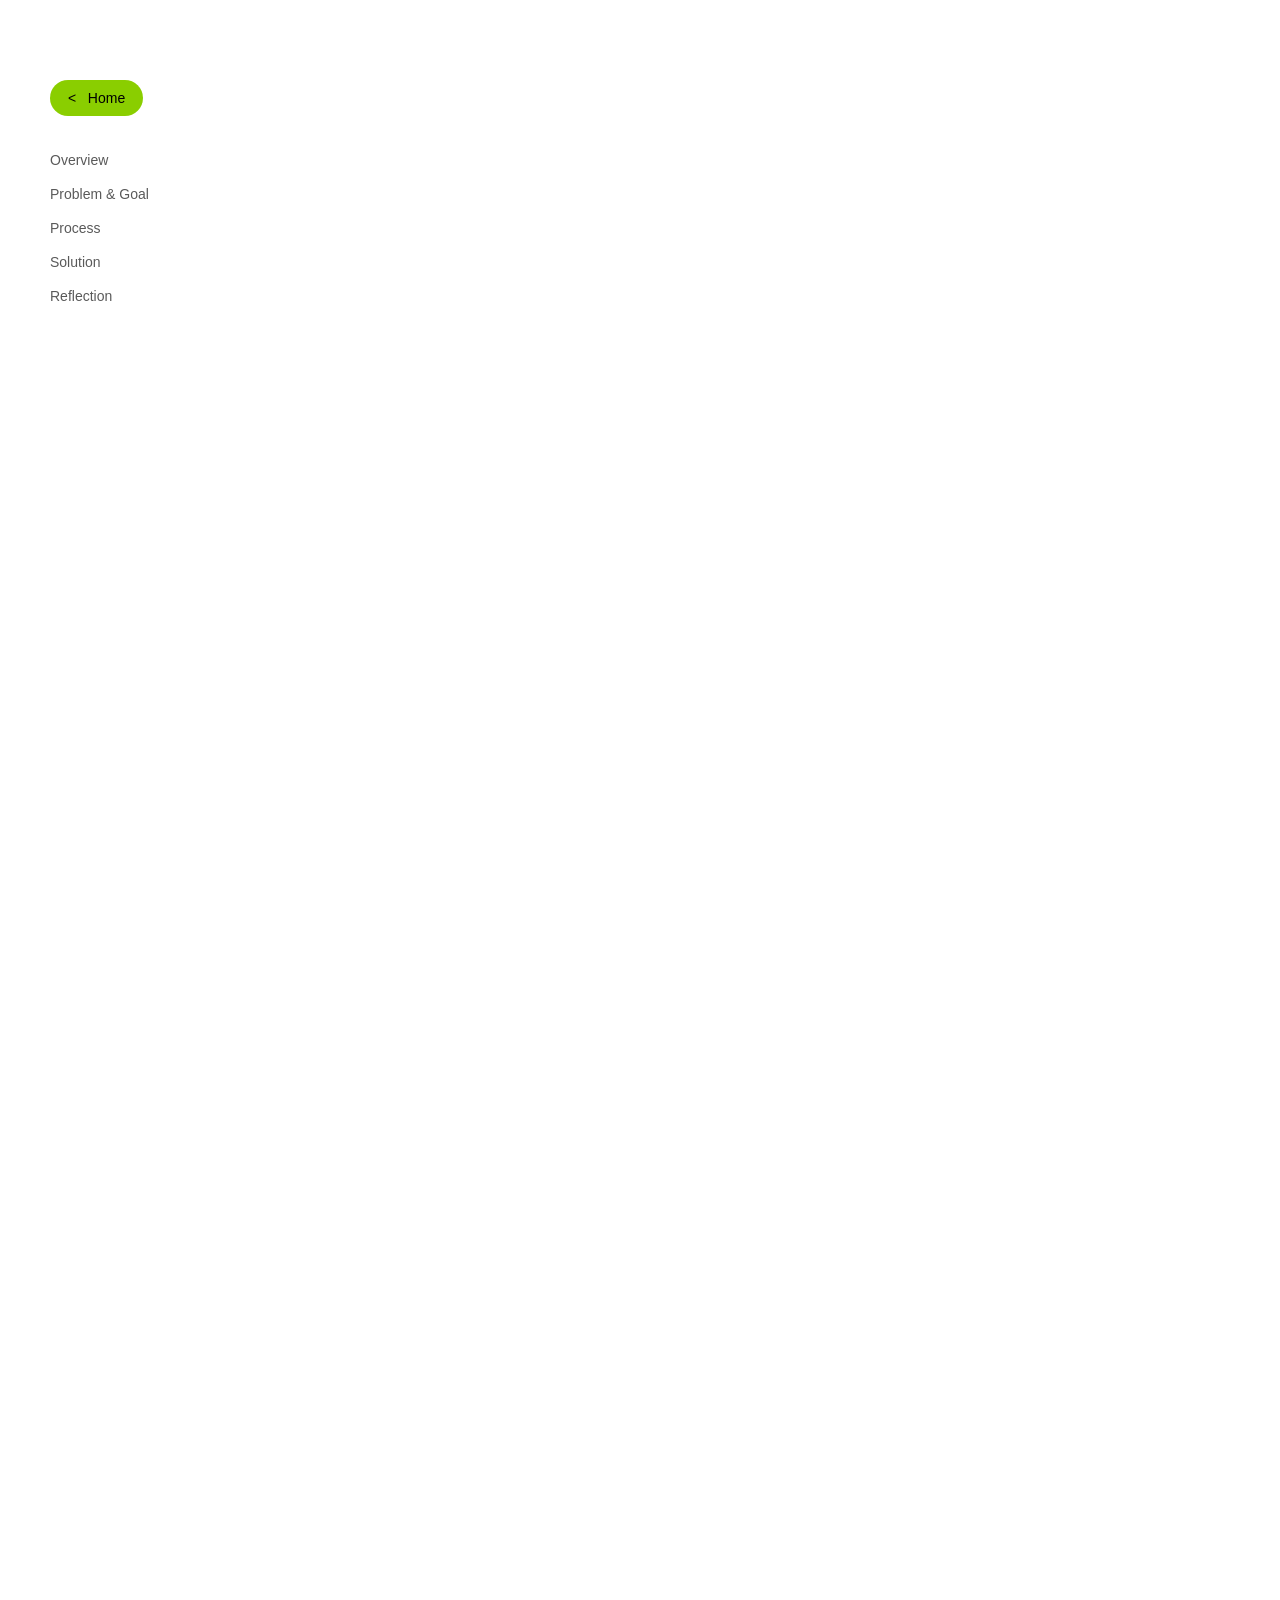
==== case-app.html @ f13ecb5d "Add portfolio case pages" ====
<!DOCTYPE html>
<html lang="zh-Hant">

<head>
  <meta charset="UTF-8">
  <meta name="viewport" content="width=device-width, initial-scale=1.0">
  <title>Case Study</title>
  <link rel="stylesheet" href="style.css">
  <link rel="stylesheet" href="case.css">
</head>

<body class="case-page">

  <aside class="case-nav">
    <a href="index.html#section3" class="home-pill">&lt; &nbsp; Home</a>

    <nav class="case-menu">
      <a href="#overview">Overview</a>
      <a href="#problem-goal">Problem &amp; Goal</a>
      <a href="#process">Process</a>
      <a href="#solution">Solution</a>
      <a href="#reflection">Reflection</a>
    </nav>
  </aside>

  <main class="case-main">
    <section id="overview" class="case-section"></section>
    <section id="problem-goal" class="case-section"></section>
    <section id="process" class="case-section"></section>
    <section id="solution" class="case-section"></section>
    <section id="reflection" class="case-section"></section>
  </main>

    <a href="#overview" class="to-top">↑</a>
    <script src="case.js"></script>

</body>
---- style.css ----
* {
  box-sizing: border-box;
}

body {
  margin: 0;
  font-family: Helvetica;
}

/* 按鈕 */

.side-nav {
  position: fixed;
  left: 80px;
  top: 80px;
  transform: translateY(-50%);
  display: flex;
  flex-direction: row;
  gap: 40px;
  z-index: 100; /* 🔥 比線高就好 */
}
.nav-item {
  display: inline-flex;
  align-items: center;
  padding: 5px 12px; 
  border-radius: 999px; 
  background: rgba(255, 255, 255, 0.1); 
  backdrop-filter: blur(10px); /* 毛玻璃 */
  border: 1px solid rgba(0, 0, 0, 0.5); 
  color: #000;
  text-decoration: none;
  font-size: 14px;
  transition: all 0.3s ease;
}
.nav-item span {
  opacity: 0.6;
}
.nav-item.active span {
  opacity: 1;
}
.btn-icon img {
  width: 30px; /* 控制 icon 大小 */
  height: 30px; /* 固定比例 */
  display: block; /* 避免底部多空隙 */
}
.nav-item:hover {
  transform: scale(1.1);
  background: rgba(255, 255, 255, 0.2);
}
.nav-item.active {
  transform: scale(1.2);
  background: rgba(138, 206, 0);
  border-color: rgba(0, 0, 0, 0.9);
}

#section1 { background: #ffffff; }
#section2 { background: rgb(231, 231, 231); }
#section3 { background: #ffffff; }



/* 手機版按鈕 */

@media (max-width: 768px) {

  .side-nav { /* 按鈕外層容器 */
    position: fixed; /* 固定在畫面上 */
    top: 25px; /* 距離上方 */
    left: 50%; /* 水平置中基準 */
    transform: translateX(-50%); /* 真正置中 */
    display: flex; /* 橫排 */
    flex-direction: row; /* 水平排列 */
    justify-content: center; /* 置中排列 */
    gap: 10px;
    width: calc(100% - 32px); /* 🔥 不超出 viewport */
    max-width: 300px; /* 🔥 限制最大寬 */
  }
  .nav-item {
    width: 44px; /* 🔥 固定寬 */
    height: 44px; /* 🔥 固定高（=寬 才是正圓） */
    padding: 0; /* 🔥 一定要0，不然變橢圓 */
    border-radius: 50%; /* 🔥 正圓 */
    overflow: hidden; /* 🔥 把右邊文字切掉 */
    display: flex;
    justify-content: flex-start; /* 🔥 靠左 */
    flex-shrink: 0; /* 🔥 不被壓扁 */
    gap: 20px;
  }
  .nav-icon {
    width: 18px; /* icon 寬度 */
    height: 18px; /* icon 高度 */
    display: block;
  }
  .nav-item.active {
    width: auto; /* 展開成膠囊 */
    padding: 0 10px; /* 展開後左右留白 */
    border-radius: 999px; /* 展開後膠囊圓角 */
    gap: 8px; /* icon 和文字距離 */
  }
  .nav-item:not(.active) img {
    transform: translateX(6.5px) translateY(0px) !important;
  }
}
  /* 第一顆 active：拉開它和第二顆 */
  .nav-item:nth-child(1).active {
    margin-left: 20px;
  }
  .nav-item:nth-child(1).active + .nav-item {
    margin-left: 20px;
    margin-right: 1px;
  }
  /* 第二顆 active：左右都拉開 */
  .nav-item:nth-child(2).active {
    margin-left: 20px;
    margin-right: 20px;
  }
  /* 第三顆 active：拉開第二顆和第三顆 */
  .nav-item:nth-child(2):has(+ .nav-item:nth-child(3).active) {
    margin-right: 20px;
  }
  .nav-item:nth-child(3).active {
    margin-right: 20px;
}



/* ===== Section 1 ===== */

.intro {
  display: flex; /* 讓裡面可以置中 */
  justify-content: center; /* 水平置中整個 container */
  padding: 150px 80px 150px; /* 上下100 左右20 */
}
.intro-container {
  width: 100%;
  max-width: 1200px; /* 最大寬 */
  margin: 0 auto; /* 🔥 左右永遠一樣 */
  padding: 0 20px; /* 🔥 小螢幕左右留白 */
  display: flex;
  align-items: center;
  gap: clamp(24px, 5vw, 64px);
}
.intro-content {
  flex: 1; /* 吃剩餘空間 */
  min-width: 0; /* 防止爆版 */
  text-align: left;
}

.intro::after {
  content: "";
  position: fixed; /* 🔥 讓它固定在畫面 */
  left: 0;
  top: 0px; /* ← 你按鈕那條的高度自己調 */
  width: 100%;
  height: 200px; /* 橫條高度 */
  z-index: 50;
  pointer-events: none; /* 不擋點擊 */
  -webkit-backdrop-filter: blur(100px);
  /* 🔥 關鍵：往下漸層消失 */
  mask-image: linear-gradient(
    to bottom,
    rgba(0,0,0,1) 0%,
    rgba(0,0,0,0.6) 60%,
    rgba(0,0,0,0) 100%
  );
}

/* 大標 */
.intro-title {
  font-size: 24px;
  margin-bottom: 20px;
}
/* 照片 */
.intro-photo {
  width: 180px;
  height: 240px;
  object-fit: cover;
  border-radius: 0%;
  display: block;
}
/* 小標 */
.intro-subtitle {
  font-size: 16px;
  opacity: 0.6;
  margin-bottom: 24px;
}
/* 內文 */
.intro-text {
  font-size: 14px;
  line-height: 1.6;
  margin-bottom: 20px;
}
/* mantra */
.intro-mantra {
  font-size: 14px;
  font-style: italic;
  margin-bottom: 48px;
}
/* 技能 */
.intro-skills {
  display: flex;
  gap: 10px;
  flex-wrap: wrap;
  justify-content: flex-start;
}
.intro-skills span {
  font-size: 12px;
  padding: 6px 10px;
  border: 1px solid #000;
  border-radius: 999px;
}



/* ===== Section 2 ===== */

.experience {
  padding-top: 150px;   /* 上固定 */
  padding-bottom: 150px; /* 下固定 */
  padding-left: 100px;   /* 左固定最小 */
  padding-right: 100px;  /* 右固定最小 */
  display: flex;
  justify-content: flex-start; /* 🔥 整塊置中 */
}
.experience-container {
  width: 100%;
  max-width: 1200px; /* 跟 intro 對齊 */
  margin: 0 auto; /* 🔥 左右等比例 */
  display: flex;
  flex-direction: column;
  align-items: flex-start; /* 🔥 靠左（不要 flex-end） */
  gap: 48px;
  text-align: left;
}
.experience-title {
  font-size: 28px;
  margin: 0 0 8px;
}
.experience-subtitle {
  font-size: 14px;
  opacity: 0.55;
  margin: 0 0 16px;
}
.experience-text {
  font-size: 14px;
  line-height: 1.8;
  margin: 0;
}



/* ===== Section 3 ===== */

.redesigns {
  padding-top: 150px; 
  padding-bottom: 200px; 
  padding-left: 100px; 
  padding-right: 100px; 
  display: flex;
  justify-content: center; /* 🔥 真的置中 */
  align-items: center;
}
.redesigns-container {
  width: 100%;
  max-width: 1200px;
  margin: 0 auto; /* 🔥 左右置中關鍵 */
  display: flex;
  gap: 80px;
}
.project-card {
  width: 100%;
  display: flex;
  flex-direction: column;
  align-items: center;
  gap: clamp(40px, 6vw, 96px);
  color: #000;
  text-decoration: none;
}
.project-cover {
  flex: 0 1 58%;
  min-width: 0;
  width: 100%;
  height: auto;
  object-fit: contain;
  display: block;
  transition: all 0.3s ease;
  box-shadow: 
    0 15px 30px rgba(0, 0, 0, 0.15),
    0 10px 20px rgba(0, 0, 0, 0.2);
}
.project-cover:hover {
  transform: translateY(-6px);
  box-shadow: 
    0 15px 30px rgba(0, 0, 0, 0.1),
    0 10px 20px rgba(0, 0, 0, 0.15);
}
.project-info {
  flex: 0 1 42%;
  min-width: 0;
  text-align: left;
}

/* 文字 */
.project-title {
  font-size: 28px;
  margin: 0 0 8px;
}
.project-subtitle {
  font-size: 14px;
  opacity: 0.55;
  margin: 0 0 16px;
}
.project-text {
  font-size: 14px;
  line-height: 1.7;
  margin: 0 0 18px;
}
.project-link {
  font-size: 13px;
  opacity: 0.75;
}
.project-card:hover .project-cover {
  transform: scale(1.02);
}
.project-cover {
  transition: transform 0.3s ease;
}
.project-link {
  position: relative;
  display: inline-block;
}

/* 底線 */
.project-link::after {
  content: "";
  position: absolute;
  left: 0;
  bottom: -3px;
  width: 0;
  height: 1.5px;
  background: #000;
  transition: width 0.3s ease;
}
/* hover 動畫 */
.project-link:hover::after {
  width: 100%;
}







/* ===== 手機版內容 ===== */

@media (max-width: 768px) {

  .intro {
    padding: 120px 20px 80px;
  }
  .intro-container {
    flex-direction: column;
    align-items: flex-start;
  }
  .intro-skills {
    justify-content: left;
  }

  .experience {
    padding: 80px 40px 80px ;
  }

  .redesigns {
      padding: 80px 40px 180px ;
    }
  .redesigns-container {
    flex-direction: column;
    gap: 70px;
  }
  .project-card {
    width: 100%;
    gap: 50px;
  }

}
---- case.css ----
* {
  box-sizing: border-box;
}

html {
  scroll-behavior: smooth;
}

body.case-page {
  margin: 0;
  font-family: sans-serif;
  background: #fff;
  color: #000;
}


/* nav */

.case-nav {
  position: fixed;
  left: 50px;
  top: 80px;
  z-index: 999;
  display: flex;
  flex-direction: column;
  align-items: flex-start;
  gap: 36px;
}

.home-pill,
.to-top {
  background: rgb(138, 206, 0);
  backdrop-filter: blur(10px);
  color: #000000;
  text-decoration: none;
  transition: transform 0.3s ease, background 0.3s ease;
}
.home-pill {
  display: inline-flex;
  align-items: center;
  padding: 10px 18px;
  border-radius: 999px;
  font-size: 14px;
}
.home-pill:hover {
  transform: scale(1.2);
}

.case-menu {
  display: flex;
  flex-direction: column;
  gap: 18px;
}
.case-menu a {
  position: relative;
  width: fit-content;
  color: rgb(0, 0, 0);
  text-decoration: none;
  font-size: 14px;
  opacity: 0.65;
  transition: opacity 0.3s ease;
}
.case-menu a:hover {
  opacity: 1;
}
.case-menu a::after {
  content: "";
  position: absolute;
  left: 0;
  bottom: -4px;
  width: 100%;
  height: 1.5px;
  background: rgb(0, 0, 0);
  transform: scaleX(0);
  transform-origin: left;
  transition: transform 0.3s ease;
}
.case-menu a:hover::after {
  transform: scaleX(1);
}



/* content */

.case-main {
  padding-left: clamp(220px, 22vw, 360px);
  padding-right: clamp(32px, 8vw, 140px);
}
.case-section {
  min-height: 100vh;
  display: flex;
  align-items: center;
  justify-content: flex-end;
}



/* back to top */

.to-top {
  position: fixed;
  left: 50px;
  bottom: 100px;
  z-index: 999;
  width: 48px;
  height: 48px;
  border-radius: 50%;
  display: flex;
  align-items: center;
  justify-content: center;
  font-size: 18px;
  opacity: 0;
  pointer-events: none;
  transform: translateY(12px);
  transition: opacity 0.3s ease, transform 0.3s ease;
}
.to-top.show {
  opacity: 1;
  pointer-events: auto;
  transform: translateY(0);
}
.to-top:hover {
  transform: translateY(0) scale(1.2);
}



/* mobile */

@media (max-width: 768px) {

  .case-nav {
    left: 24px;
    top: 24px;
  }
  .home-pill {
    padding: 8px 16px;
    font-size: 12px;
  }
  .case-main {
    padding: 0 24px;
  }
  .case-section {
    justify-content: center;
    text-align: center;
  }
  .case-menu {
  display: none;
  }

  .to-top {
    left: 50%;
    right: auto;
    bottom: 30px;
    transform: translate(-50%, 12px);
  }
  .to-top.show {
    transform: translate(-50%, 0);
  }
  .to-top:hover {
    transform: translate(-50%, 0) scale(1.1);
  }

}
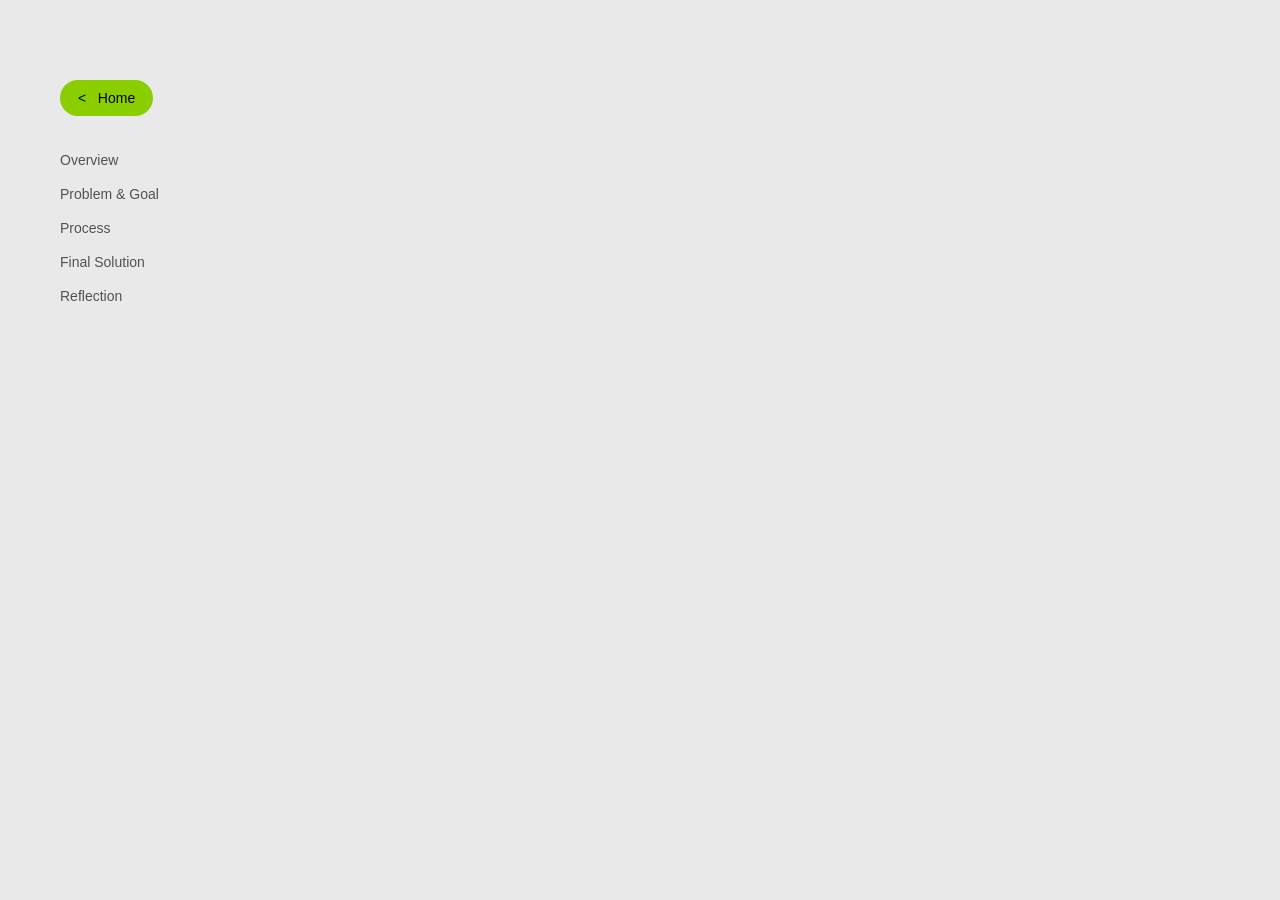
==== commit 5cda7836: "update" ====
--- a/case-app.html
+++ b/case-app.html
@@ -18,7 +18,7 @@
       <a href="#overview">Overview</a>
       <a href="#problem-goal">Problem &amp; Goal</a>
       <a href="#process">Process</a>
-      <a href="#solution">Solution</a>
+      <a href="#solution">Final Solution</a>
       <a href="#reflection">Reflection</a>
     </nav>
   </aside>
--- a/case.css
+++ b/case.css
@@ -9,7 +9,7 @@
 body.case-page {
   margin: 0;
   font-family: sans-serif;
-  background: #fff;
+  background: #e9e9e9;
   color: #000;
 }
 
@@ -18,7 +18,7 @@
 
 .case-nav {
   position: fixed;
-  left: 50px;
+  left: 60px;
   top: 80px;
   z-index: 999;
   display: flex;
@@ -78,22 +78,12 @@
 .case-menu a:hover::after {
   transform: scaleX(1);
 }
-
-
-
-/* content */
-
-.case-main {
-  padding-left: clamp(220px, 22vw, 360px);
-  padding-right: clamp(32px, 8vw, 140px);
-}
-.case-section {
-  min-height: 100vh;
-  display: flex;
-  align-items: center;
-  justify-content: flex-end;
-}
-
+.case-menu a.active {
+  opacity: 1; /* /* active 狀態時亮一點 */ */
+}
+.case-menu a.active::after {
+  transform: scaleX(1); /* /* 強制顯示底線（跟 hover 一樣效果） */ */
+}
 
 
 /* back to top */
@@ -162,4 +152,261 @@
     transform: translate(-50%, 0) scale(1.1);
   }
 
+}
+
+
+
+
+/* content */
+
+.case-page {
+  width: clamp(600px, 70vw, 1200px);
+  margin-left: 220px; /* 往右推，避開 side-nav */
+  padding: 96px 40px 120px; /* 內距 */
+  padding-top: 75px !important;
+  box-sizing: border-box; /* padding 不撐寬 */
+}
+
+.case-header {
+  display: grid; /* 用 grid 控制左標題、右日期 */
+  grid-template-columns: 1fr auto; /* 左邊標題吃剩餘空間，右邊日期只佔自身寬度 */
+  column-gap: 40px; /* 標題和日期中間保留 40px */
+  align-items: start; /* 標題和日期都靠上對齊 */
+  margin-bottom: 28px; /* header 和下方內容保持 28px 距離 */
+}
+
+
+.case-header h1 {
+  font-size: 40px;
+  line-height: 1.2;
+  margin: 0 0 12px;
+  font-weight: 700;
+}
+
+.case-type {
+  font-size: 20px;
+  color: #7e7e7e;
+  margin: 0;
+}
+
+.case-date {
+  display: flex;
+  justify-content: flex-end;/* 日期靠右對齊 */
+  gap: 4px;
+  flex-wrap: wrap; /* 空間不足時允許整段日期換行 */
+  font-size: 14px;
+  color: #9a9a9a;
+  margin: 0;/* 移除 p 標籤預設外距 */
+  text-align: right;
+  white-space: normal;
+}
+.case-date span {
+  white-space: nowrap;
+}
+
+.case-section {
+  margin-top: 120px;
+}
+
+.case-section h2 {
+  font-size: 28px;
+  margin-bottom: 32px;
+}
+
+.process-block {
+  margin-top: 72px;
+}
+
+.process-block h3 {
+  font-size: 18px;
+  margin-bottom: 24px;
+}
+
+.case-text {
+  font-size: 13px;
+  line-height: 2;
+  color: #222;
+  margin-bottom: 28px;
+}
+
+.hero-image,
+.content-image {
+  width: 100%;
+  display: block;
+}
+
+.goal-grid {
+  display: grid !important; /* 強制啟用 grid */
+  grid-template-columns: repeat(3, 1fr) !important; /* 強制三欄橫排 */
+  gap: 30px;/* 卡片間距 */
+  margin-top: 48px;
+}
+.goal-card {
+  border: 1px solid #999; /* 卡片外框 */
+  min-height: 220px; /* 桌機卡片高度 */
+  padding: 40px 50px 75px; /* 卡片內距 */
+  display: flex; /* 啟用 flex 排版 */
+  flex-direction:column; 
+  align-items: center; /* 垂直置中 */
+  justify-content: space-between; /* 三段內容平均分散 */
+  gap: 32px; /* 三段內容之間的距離 */
+}
+.goal-part {
+  display: flex; /* icon 和第一段文字放在一起 */
+  flex-direction: column; /* icon 在上、文字在下 */
+  align-items: center; /* icon 和文字置中 */
+  gap: 30px; /* icon 和文字之間距離 */
+  flex: 1; /* 第一段佔一份寬度 */
+}
+.goal-icon {
+  width: 80px; /* icon 寬度 */
+  height: 80px; /* icon 高度 */
+}
+.goal-arrow {
+  width: 28px; /* 箭頭寬度 */
+  height: 28px; /* 箭頭高度 */
+  flex-shrink: 0; /* 箭頭不被壓縮 */
+}
+.goal-text {
+  font-size: 14px; /* 文字大小 */
+  line-height: 2; /* 行距 */
+  text-align: center; /* 桌機版文字置中 */
+  margin: 0; /* 移除 p 預設外距 */
+}
+.goal-result {
+  flex: 1; /* 最後一段文字佔一份寬度 */
+}
+.reveal {
+  opacity: 0; /* 初始隱藏 */
+  transform: translateY(-20px); /* 初始往下 */
+  transition: opacity 0.6s ease, transform 0.6s ease; /* 動畫 */
+}
+.reveal.is-visible {
+  opacity: 1; /* 顯示 */
+  transform: translateY(0); /* 回原位 */
+}
+
+.pill-btn {
+  display: inline-flex;
+  gap: 12px;
+  align-items: center;
+  padding: 8px 20px;
+  border-radius: 999px;
+  border: 1px solid #000;  /* ✅ 關鍵 */
+  font-size:12px;
+  background: rgba(138, 206, 0, 0);
+  color: #000;
+  margin-right: 12px;
+  margin-bottom: 12px;
+  text-decoration: none; /* 移除底線 */
+  transition: transform 0.3s ease, background 0.3s ease;
+}
+.pill-btn:hover {
+  transform: scale(1.1);
+}
+
+.video-placeholder {
+  width: 100%;
+  aspect-ratio: 16 / 9;
+  background: #d9d9d9;
+  margin-top: 40px;
+}
+
+.video-placeholder video {
+  width: 100%;
+  height: 105%;
+  display: block;
+  object-fit: cover;
+}
+
+.reflection-section {
+  margin-bottom: 80px;
+}
+
+
+
+@media (max-width: 1100px) {
+  .case-page {
+    width: 92%; 
+    margin-left: 150px; /* 避免 side-nav 繼續壓到內容 */
+    margin-right: 20px;
+    padding: 72px 40px 96px; /* 上 72px、左右 40px、下 96px */
+  }
+
+  .side-nav {
+    position: static; /* 讓 side-nav 回到正常文流，不要浮在內容上方 */
+    width: auto; /* 取消固定寬度 */
+    margin: 24px 40px 0; /* side-nav 和畫面邊緣保持距離 */
+  }
+
+  .case-header {
+    grid-template-columns: 1fr; /* 標題和日期改成上下排列 */
+    row-gap: 12px; /* 標題和日期中間留 12px */
+  }
+  .case-date {
+    justify-content: flex-start; /* 日期改靠左，跟標題對齊 */
+    text-align: left; /* 日期文字靠左 */
+  }
+  .goal-grid {
+    display: grid; /* 讓 goal-grid 使用 grid 排版 */
+    grid-template-columns: 1fr !important; /* 手機一欄，上到下排列 */
+    gap: 20px; /* 三張卡之間的距離 */
+    align-items: stretch; /* 三張卡高度對齊 */
+  }
+}
+
+
+
+@media (max-width: 768px) {
+
+.hero-section {
+  position: relative;
+}
+.hero-section::after {
+  content: "";
+  position: fixed;
+  left: 0;
+  top: 0;
+  width: 100%;
+  height: 120px;
+  z-index: 50;
+  pointer-events: none;
+  backdrop-filter: blur(100px);
+  -webkit-backdrop-filter: blur(100px);
+  mask-image: linear-gradient(
+    to bottom,
+    rgba(0,0,0,1) 0%,
+    rgba(0,0,0,0.6) 60%,
+    rgba(0,0,0,0) 100%
+  );
+}
+
+  .case-page {
+    width: 100%; 
+    margin-left: 0px;
+    margin-right: 0px;
+    padding: 50px 12px 60px !important;
+  }
+  .case-page,
+  .case-page * {
+    text-align: left; 
+  }
+
+  .goal-grid {
+    display: grid; /* 讓 goal-grid 使用 grid 排版 */
+    grid-template-columns: 1fr !important; /* 手機一欄，上到下排列 */
+    gap: 20px; /* 三張卡之間的距離 */
+    align-items: stretch; /* 三張卡高度對齊 */
+  }
+  .goal-card {
+    flex-direction: column; /* 手機版改成由上到下排列 */
+    align-items: center; /* 桌機卡片內內容置中 */
+    min-height: auto; /* 手機版高度由內容決定 */
+    padding: 32px 50px; /* 手機版內距 */
+    gap: 20px; /* 手機版每段之間距離 */
+  } 
+  .goal-text{
+    text-align:center;
+  }
+
 }
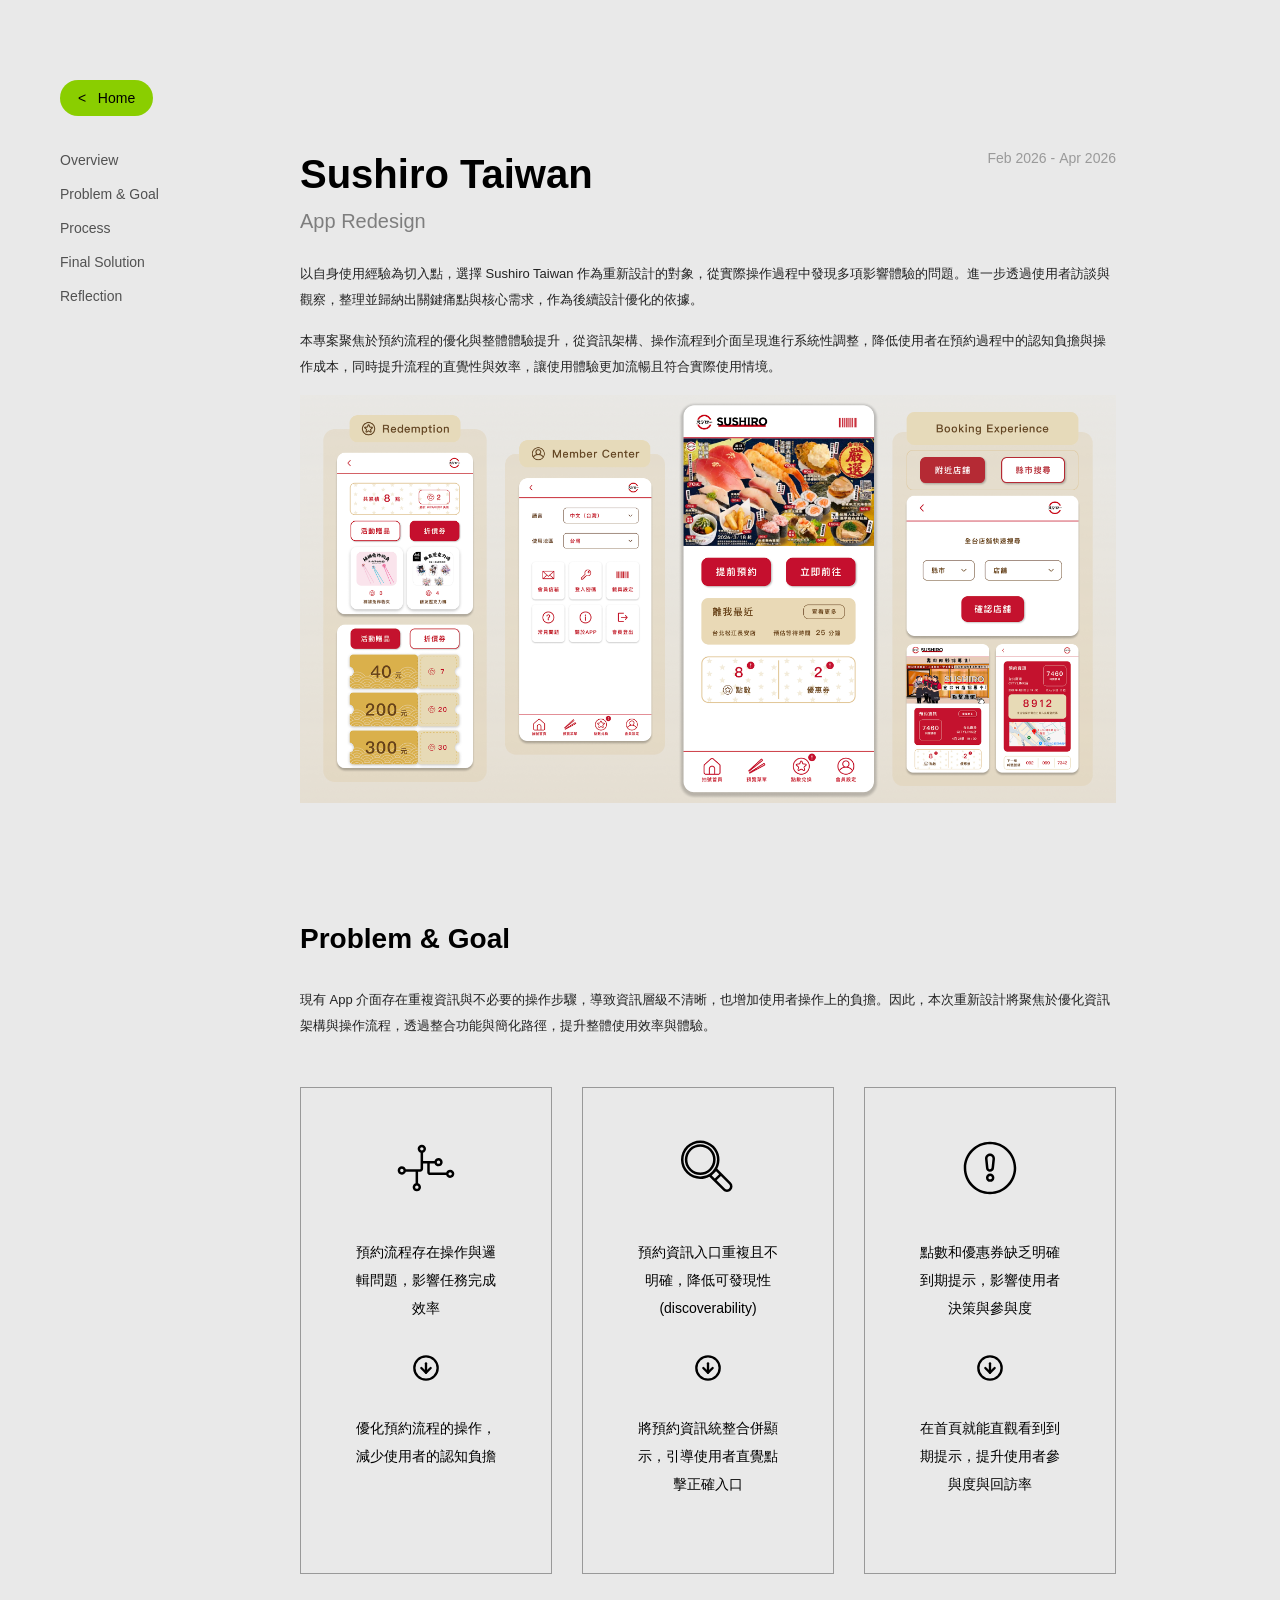
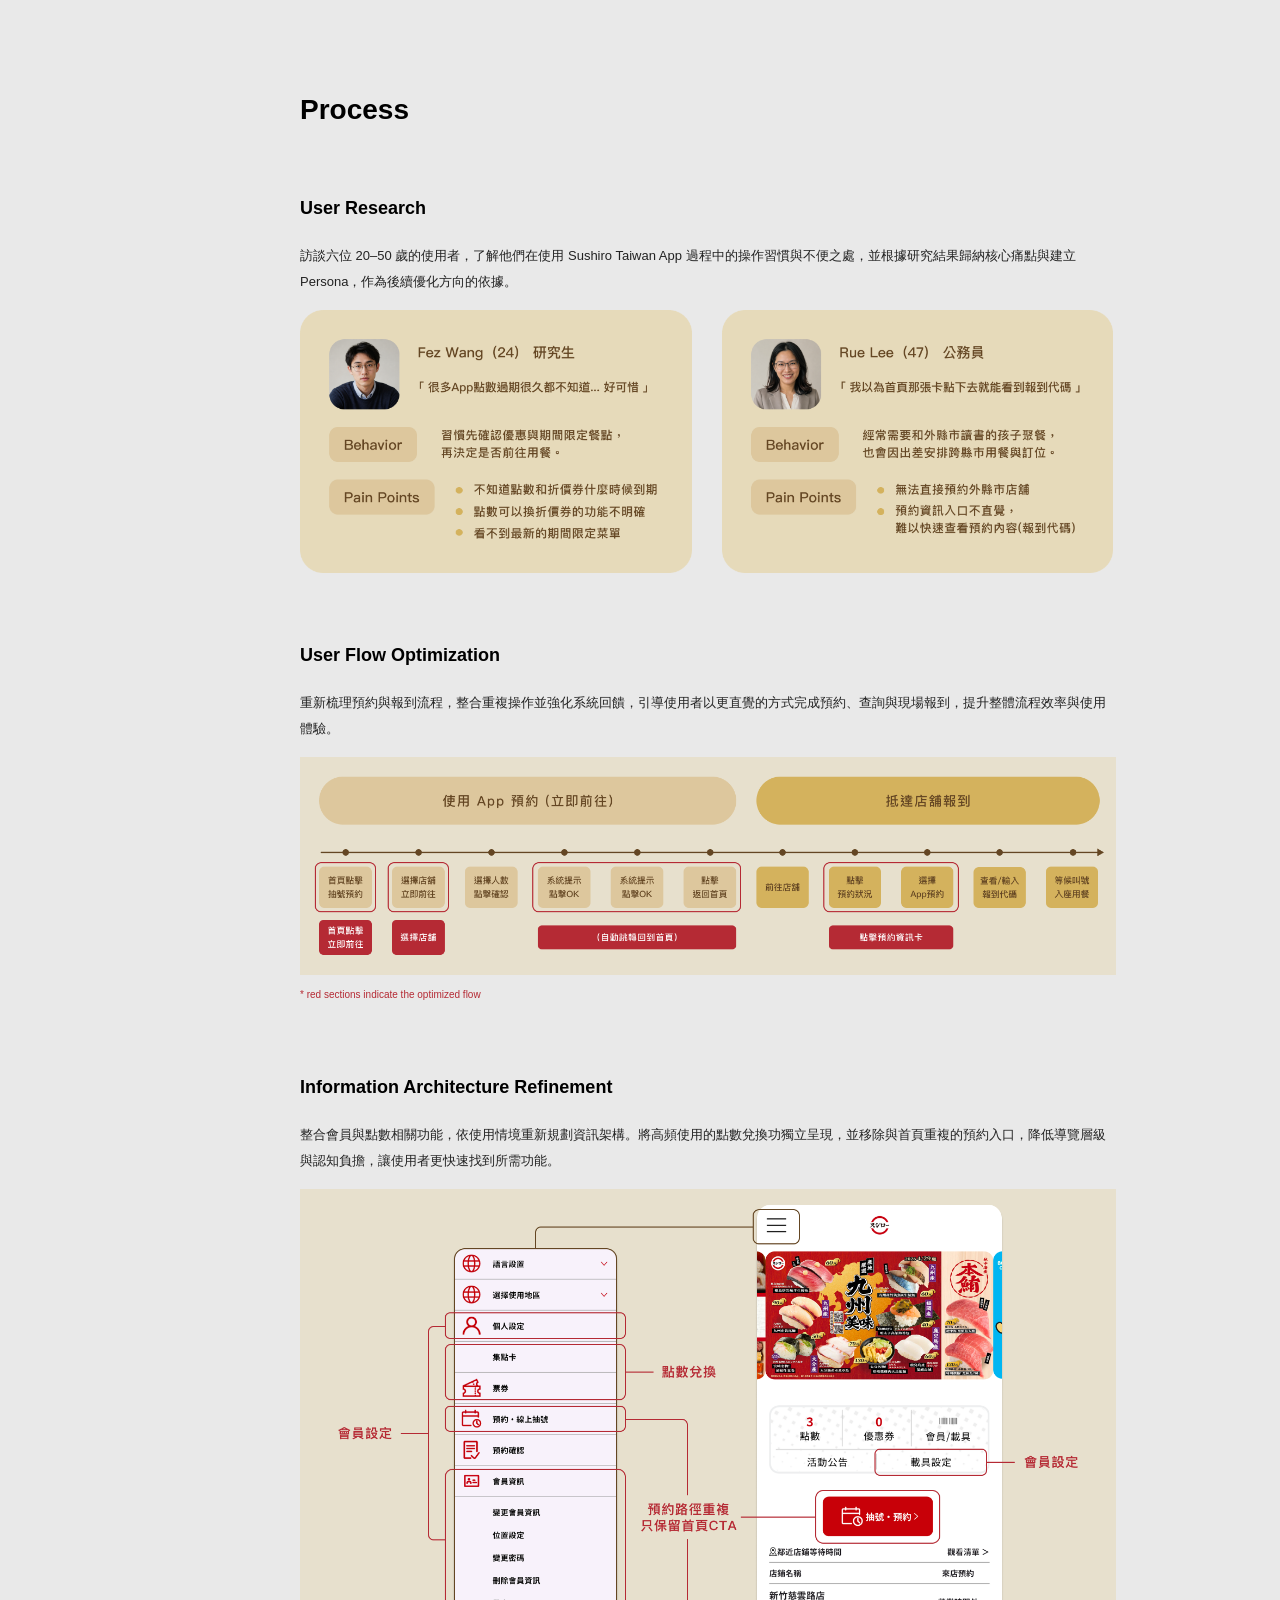
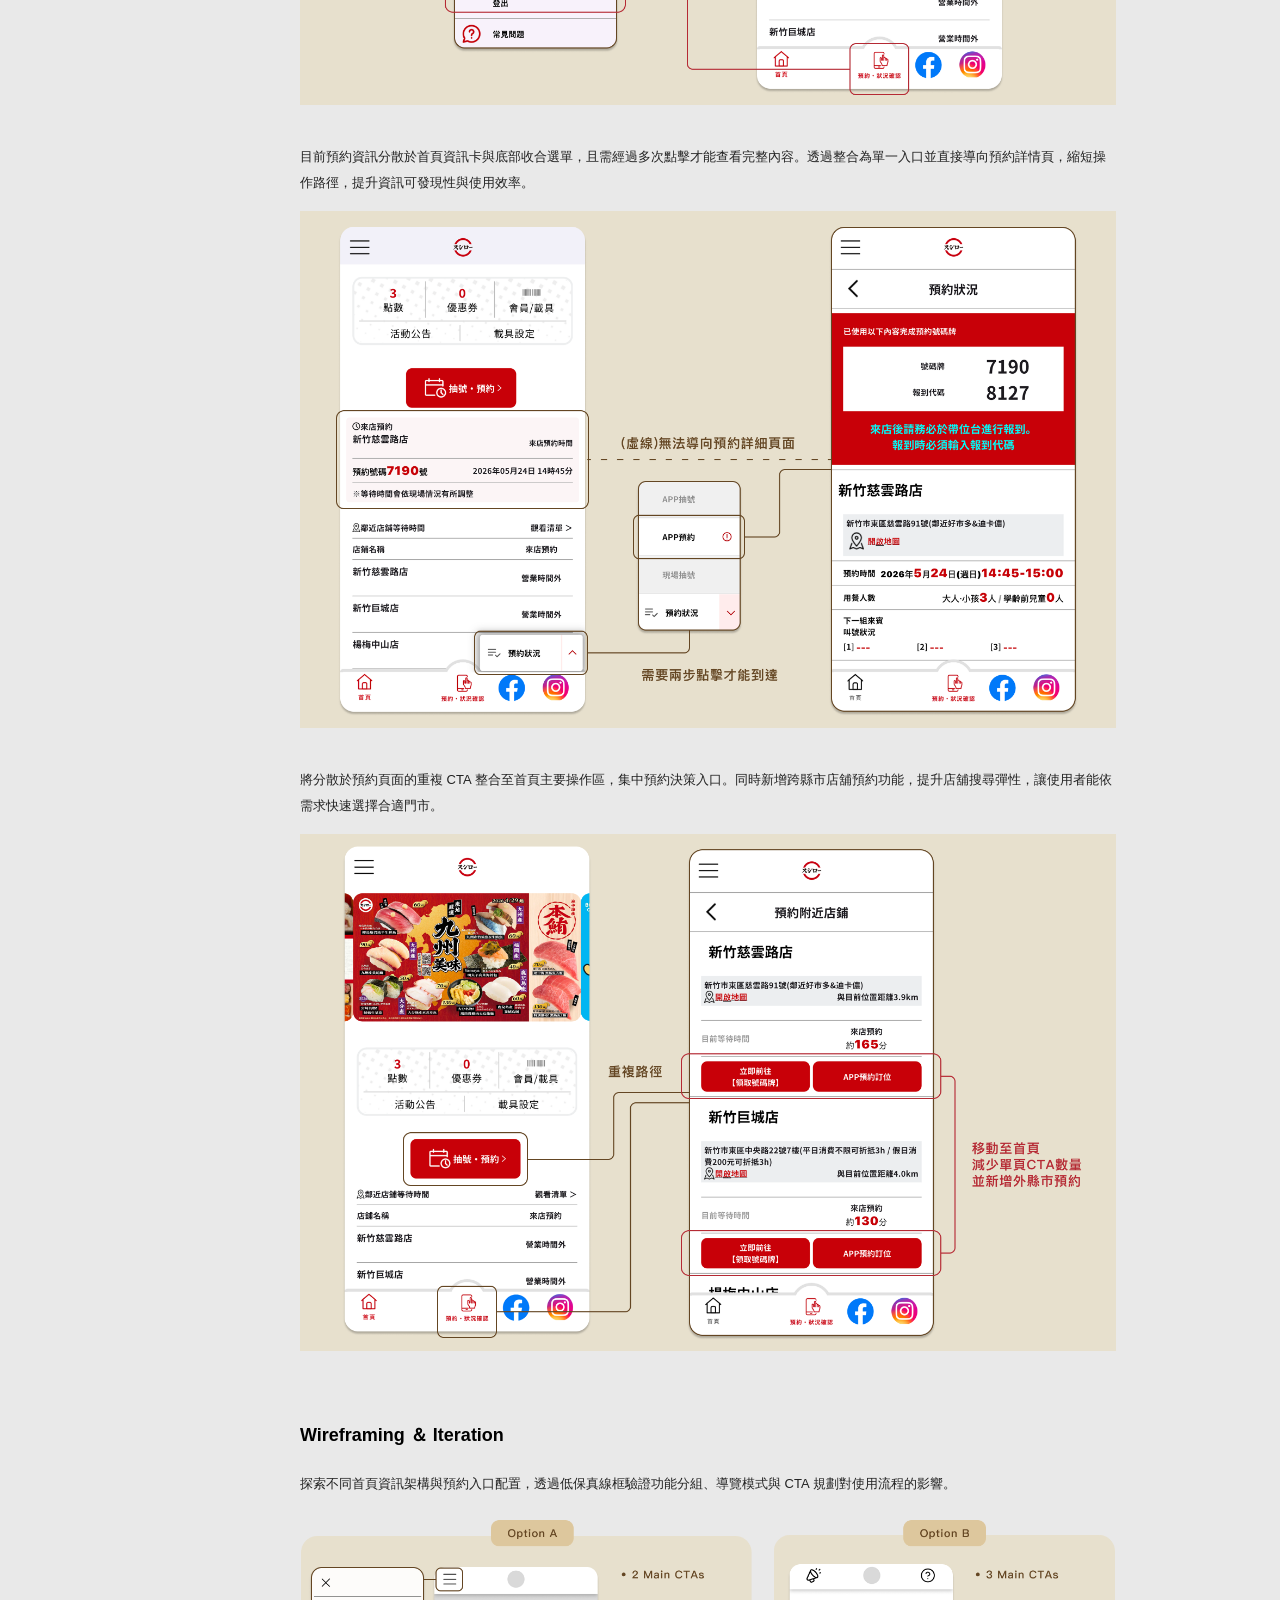
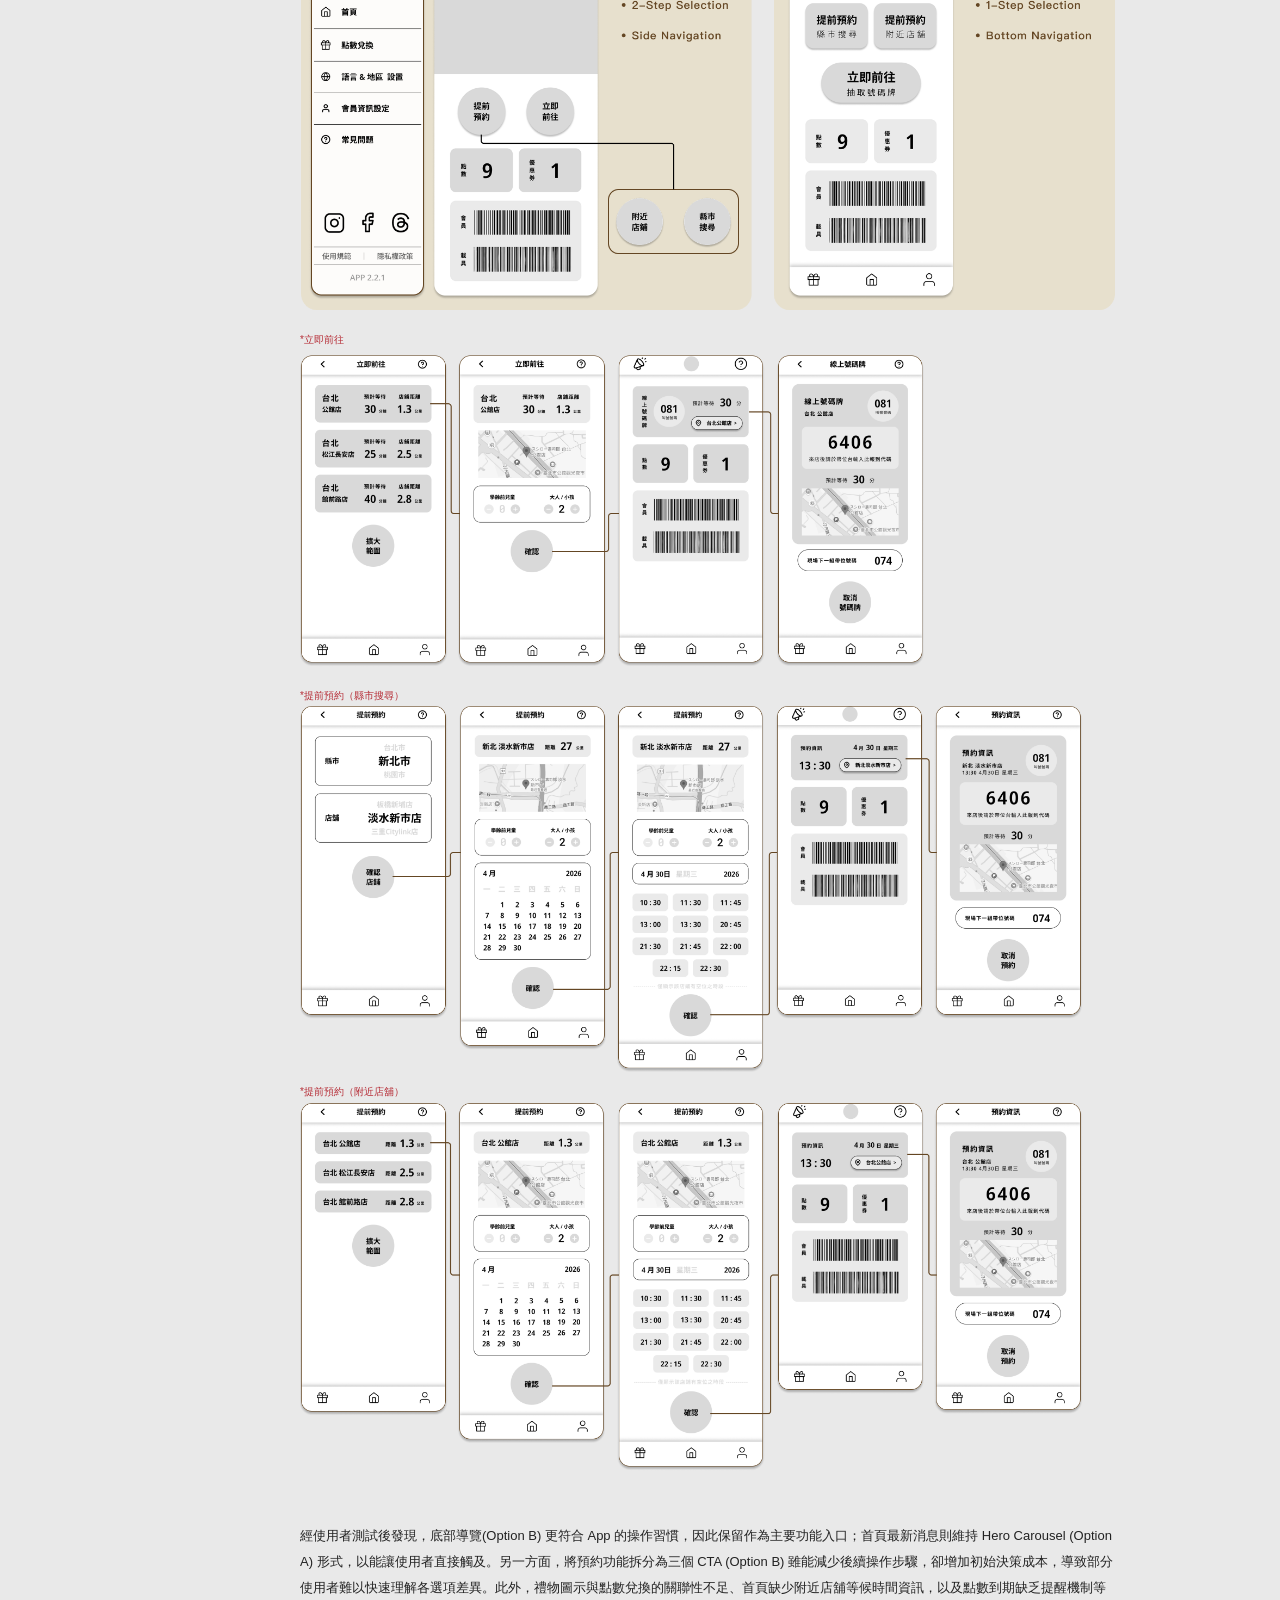
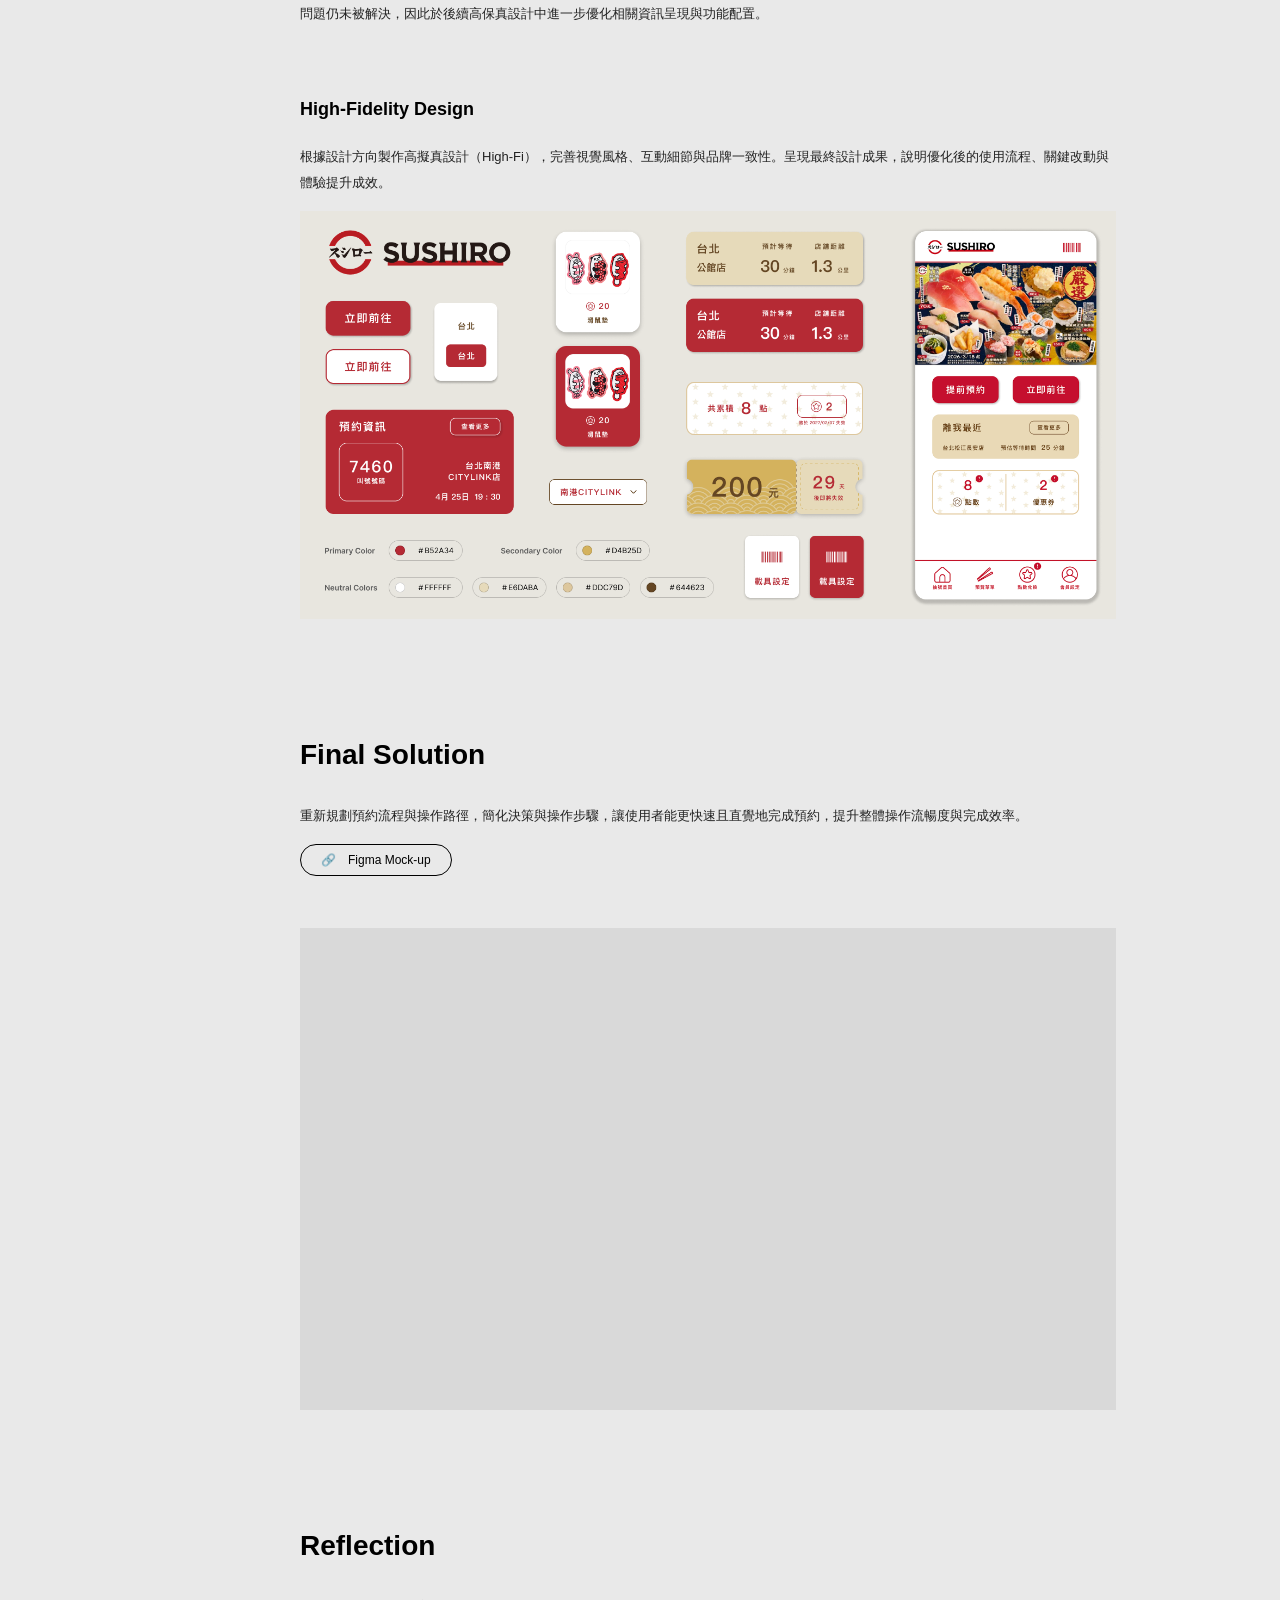
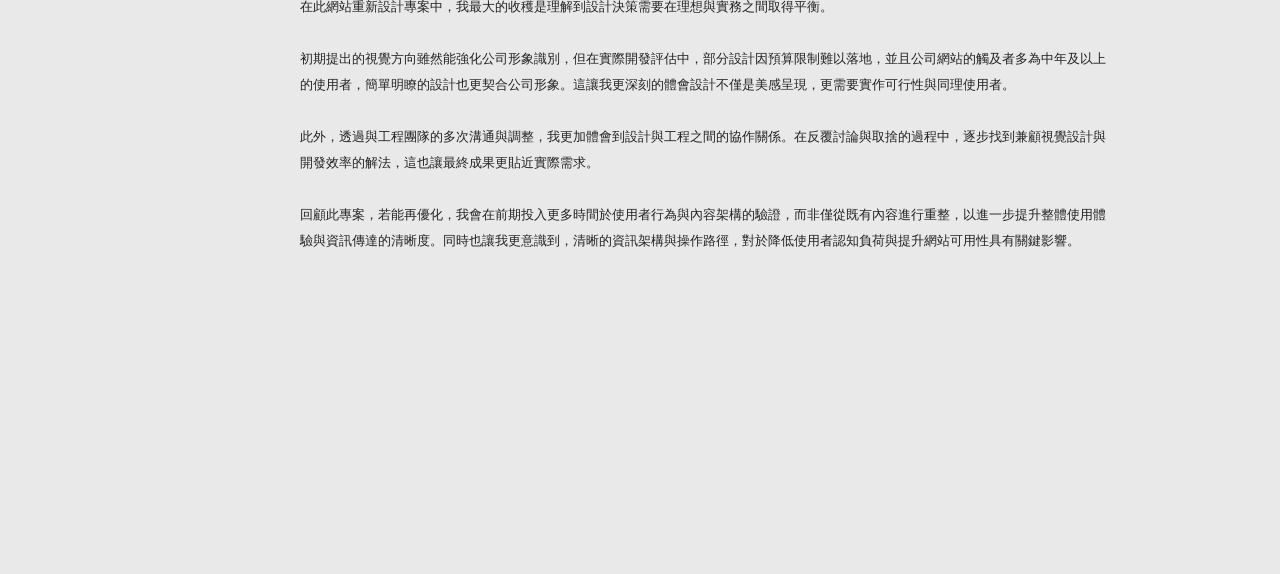
==== commit 41d8e25e: "“update”" ====
--- a/case-app.html
+++ b/case-app.html
@@ -18,18 +18,178 @@
       <a href="#overview">Overview</a>
       <a href="#problem-goal">Problem &amp; Goal</a>
       <a href="#process">Process</a>
-      <a href="#solution">Final Solution</a>
+      <a href="#Final-solution">Final Solution</a>
       <a href="#reflection">Reflection</a>
     </nav>
   </aside>
 
-  <main class="case-main">
-    <section id="overview" class="case-section"></section>
-    <section id="problem-goal" class="case-section"></section>
-    <section id="process" class="case-section"></section>
-    <section id="solution" class="case-section"></section>
-    <section id="reflection" class="case-section"></section>
-  </main>
+  <main class="case-page">
+  <section id="overview" class="hero-section"> 
+  <!-- /* 對應 side-nav 的 #overview */ -->
+    <div class="case-header">
+      <div>
+        <h1>Sushiro Taiwan</h1>
+        <p class="case-type">App Redesign</p>
+      </div>
+      <p class="case-date">
+        <span>Feb 2026 -</span>
+        <span>Apr 2026</span>
+      </p>
+    </div>
+
+    <p class="case-text">
+      以自身使用經驗為切入點，選擇 Sushiro Taiwan 作為重新設計的對象，從實際操作過程中發現多項影響體驗的問題。進一步透過使用者訪談與觀察，整理並歸納出關鍵痛點與核心需求，作為後續設計優化的依據。
+    </p>
+    <p class="case-text">
+      本專案聚焦於預約流程的優化與整體體驗提升，從資訊架構、操作流程到介面呈現進行系統性調整，降低使用者在預約過程中的認知負擔與操作成本，同時提升流程的直覺性與效率，讓使用體驗更加流暢且符合實際使用情境。
+    </p>
+
+    <img src="images/app-overview.png" alt="Sushiro Taiwan APP Overview" class="hero-image">
+  </section>
+
+  <section id="problem-goal" class="case-section"> 
+  <!-- /* 對應 #problem-goal */ -->
+    <h2>Problem & Goal</h2>
+    <p class="case-text">
+      現有 App 介面存在重複資訊與不必要的操作步驟，導致資訊層級不清晰，也增加使用者操作上的負擔。因此，本次重新設計將聚焦於優化資訊架構與操作流程，透過整合功能與簡化路徑，提升整體使用效率與體驗。
+    </p>
+  
+  <div class="goal-grid"> <!-- 三張卡片的外層 -->
+
+  <div class="goal-card"> <!-- 每一張 goal 卡片 -->
+    <div class="goal-part reveal"> <!-- 第一段：icon + 問題文字，先出現 -->
+      <img src="images/route.svg" class="goal-icon" alt=""> <!-- 上方 icon SVG -->
+      <p class="goal-text">預約流程存在操作與邏輯問題，影響任務完成效率</p> <!-- 第一行文字 -->
+    </div>
+    <img src="images/arrow.svg" class="goal-arrow reveal delay-1" alt=""> <!-- 第二段：箭頭，晚一點出現 -->
+    <p class="goal-text goal-result reveal delay-2">優化預約流程的操作，減少使用者的認知負擔</p> <!-- 第三段：最後文字，最晚出現 -->
+  </div>
+
+  <div class="goal-card"> <!-- 每一張 goal 卡片 -->
+    <div class="goal-part reveal"> <!-- 第二段：icon + 問題文字，先出現 -->
+      <img src="images/discover.svg" class="goal-icon" alt=""> <!-- 上方 icon SVG -->
+      <p class="goal-text">預約資訊入口重複且不明確，降低可發現性(discoverability)</p> <!-- 第一行文字 -->
+    </div>
+    <img src="images/arrow.svg" class="goal-arrow reveal delay-1" alt=""> <!-- 第二段：箭頭，晚一點出現 -->
+    <p class="goal-text goal-result reveal delay-2">將預約資訊統整合併顯示，引導使用者直覺點擊正確入口</p> <!-- 第三段：最後文字，最晚出現 -->
+  </div>
+
+  <div class="goal-card"> <!-- 每一張 goal 卡片 -->
+    <div class="goal-part reveal"> <!-- 第三段：icon + 問題文字，先出現 -->
+      <img src="images/hint.svg" class="goal-icon" alt=""> <!-- 上方 icon SVG -->
+      <p class="goal-text">點數和優惠券缺乏明確到期提示，影響使用者決策與參與度</p> <!-- 第一行文字 -->
+    </div>
+    <img src="images/arrow.svg" class="goal-arrow reveal delay-1" alt=""> <!-- 第二段：箭頭，晚一點出現 -->
+    <p class="goal-text goal-result reveal delay-2">在首頁就能直觀看到到期提示，提升使用者參與度與回訪率</p> <!-- 第三段：最後文字，最晚出現 -->
+  </div>
+
+  </div>
+
+  </section>
+
+  <section id="process" class="case-section"> 
+  <!-- /* 對應 #process */ -->
+    <h2>Process</h2>
+
+    <div class="process-block">
+      <h3>User Research</h3>
+      <p class="case-text">
+        訪談六位 20–50 歲的使用者，了解他們在使用 Sushiro Taiwan App 過程中的操作習慣與不便之處，並根據研究結果歸納核心痛點與建立 Persona，作為後續優化方向的依據。
+      </p>
+      <div class="persona-group">
+    <img src="images/persona01.png" alt="persona01" class="content-image">
+    <img src="images/persona02.png" alt="persona02" class="content-image">
+      </div>
+    </div>
+
+    <div class="process-block">
+      <h3>User Flow Optimization</h3>
+      <p class="case-text">
+        重新梳理預約與報到流程，整合重複操作並強化系統回饋，引導使用者以更直覺的方式完成預約、查詢與現場報到，提升整體流程效率與使用體驗。
+      </p>
+      <img src="images/User Flow.png" alt="User Flow" class="content-image">
+      <p class="case-text-add">
+        * red sections indicate the optimized flow
+      </p>
+    </div>
+
+    <div class="process-block">
+      <h3>Information Architecture Refinement</h3>
+      <p class="case-text">
+        整合會員與點數相關功能，依使用情境重新規劃資訊架構。將高頻使用的點數兌換功獨立呈現，並移除與首頁重複的預約入口，降低導覽層級與認知負擔，讓使用者更快速找到所需功能。
+      </p>
+      <img src="images/IA-1.png" alt="IA-1" class="content-image">
+      <p class="case-text">
+        <br/>目前預約資訊分散於首頁資訊卡與底部收合選單，且需經過多次點擊才能查看完整內容。透過整合為單一入口並直接導向預約詳情頁，縮短操作路徑，提升資訊可發現性與使用效率。
+      </p>
+      <img src="images/IA-2.png" alt="IA-2" class="content-image">
+      <p class="case-text">
+        <br/>將分散於預約頁面的重複 CTA 整合至首頁主要操作區，集中預約決策入口。同時新增跨縣市店舖預約功能，提升店舖搜尋彈性，讓使用者能依需求快速選擇合適門市。
+      </p>
+      <img src="images/IA-3.png" alt="IA-3" class="content-image">
+    
+    </div>
+
+    <div class="process-block">
+      <h3>Wireframing ＆ Iteration</h3>
+      <p class="case-text">
+        探索不同首頁資訊架構與預約入口配置，透過低保真線框驗證功能分組、導覽模式與 CTA 規劃對使用流程的影響。
+      </p>
+      <img src="images/Wireframing ＆ Iteration.png" alt="Wireframing ＆ Iteration" class="content-image">
+      <p class="case-text-add">
+        *立即前往
+      </p>
+      <img src="images/Wireframing ＆ Iteration -01.png" alt="Wireframing ＆ Iteration" class="content-image">
+      <p class="case-text-add">
+        *提前預約（縣市搜尋）
+      </p>
+      <img src="images/Wireframing ＆ Iteration -02.png" alt="Wireframing ＆ Iteration" class="content-image">
+      <p class="case-text-add">
+        *提前預約（附近店舖）
+      </p>
+      <img src="images/Wireframing ＆ Iteration -03.png" alt="Wireframing ＆ Iteration" class="content-image">
+      <p class="case-text">
+        經使用者測試後發現，底部導覽(Option B) 更符合 App 的操作習慣，因此保留作為主要功能入口；首頁最新消息則維持 Hero Carousel (Option A) 形式，以能讓使用者直接觸及。另一方面，將預約功能拆分為三個 CTA (Option B) 雖能減少後續操作步驟，卻增加初始決策成本，導致部分使用者難以快速理解各選項差異。此外，禮物圖示與點數兌換的關聯性不足、首頁缺少附近店舖等候時間資訊，以及點數到期缺乏提醒機制等問題仍未被解決，因此於後續高保真設計中進一步優化相關資訊呈現與功能配置。
+      </p>
+    </div>
+
+    <div class="process-block">
+      <h3>High-Fidelity Design</h3>
+      <p class="case-text">
+        根據設計方向製作高擬真設計（High-Fi），完善視覺風格、互動細節與品牌一致性。呈現最終設計成果，說明優化後的使用流程、關鍵改動與體驗提升成效。
+      </p>
+      <img src="images/High-Fidelity Design.png" alt="High-Fidelity Design" class="content-image">
+    </div>
+  </section>
+
+  <section id="Final-solution" class="case-section">
+  <!-- /* 注意大小寫要跟 href 一樣 */ -->
+    <h2>Final Solution</h2>
+    <p class="case-text">
+      重新規劃預約流程與操作路徑，簡化決策與操作步驟，讓使用者能更快速且直覺地完成預約，提升整體操作流暢度與完成效率。
+    </p>
+    <a href="https://www.figma.com/proto/byf1yoPXPmbGc7g21Wf5yk/SUSHIRO?node-id=2-3&t=4JFa5jox0TXTmSfl-1" class="pill-btn" target="_blank">
+      <span class="icon">🔗</span>
+      <span class="text">Figma Mock-up</span>
+    </a>
+    <div class="video-placeholder">
+      <video autoplay muted loop playsinline>
+        <source src="images/.mp4" type="video/mp4">
+      </video>
+    </div>
+  </section>
+
+  <section id="reflection" class="case-section reflection-section"> 
+  <!-- /* 對應 #reflection */ -->
+    <h2>Reflection</h2>
+    <p class="case-text">
+      在此網站重新設計專案中，我最大的收穫是理解到設計決策需要在理想與實務之間取得平衡。
+      <br/><br/>初期提出的視覺方向雖然能強化公司形象識別，但在實際開發評估中，部分設計因預算限制難以落地，並且公司網站的觸及者多為中年及以上的使用者，簡單明瞭的設計也更契合公司形象。這讓我更深刻的體會設計不僅是美感呈現，更需要實作可行性與同理使用者。
+      <br/><br/>此外，透過與工程團隊的多次溝通與調整，我更加體會到設計與工程之間的協作關係。在反覆討論與取捨的過程中，逐步找到兼顧視覺設計與開發效率的解法，這也讓最終成果更貼近實際需求。
+      <br/><br/>回顧此專案，若能再優化，我會在前期投入更多時間於使用者行為與內容架構的驗證，而非僅從既有內容進行重整，以進一步提升整體使用體驗與資訊傳達的清晰度。同時也讓我更意識到，清晰的資訊架構與操作路徑，對於降低使用者認知負荷與提升網站可用性具有關鍵影響。
+    </p>
+  </section>
+</main>
 
     <a href="#overview" class="to-top">↑</a>
     <script src="case.js"></script>
--- a/style.css
+++ b/style.css
@@ -22,7 +22,8 @@
 .nav-item {
   display: inline-flex;
   align-items: center;
-  padding: 5px 12px; 
+  padding: 5px 18px 5px 12px; 
+  gap: 10px;
   border-radius: 999px; 
   background: rgba(255, 255, 255, 0.1); 
   backdrop-filter: blur(10px); /* 毛玻璃 */
@@ -93,7 +94,7 @@
   }
   .nav-item.active {
     width: auto; /* 展開成膠囊 */
-    padding: 0 10px; /* 展開後左右留白 */
+    padding: 10px 15px 10px 12px; /* 展開後左右留白 */
     border-radius: 999px; /* 展開後膠囊圓角 */
     gap: 8px; /* icon 和文字距離 */
   }
--- a/case.css
+++ b/case.css
@@ -79,10 +79,10 @@
   transform: scaleX(1);
 }
 .case-menu a.active {
-  opacity: 1; /* /* active 狀態時亮一點 */ */
+  opacity: 1;  /* active 狀態時亮一點 */ 
 }
 .case-menu a.active::after {
-  transform: scaleX(1); /* /* 強制顯示底線（跟 hover 一樣效果） */ */
+  transform: scaleX(1);  /* 強制顯示底線（跟 hover 一樣效果） */ 
 }
 
 
@@ -226,7 +226,13 @@
   font-size: 13px;
   line-height: 2;
   color: #222;
-  margin-bottom: 28px;
+  margin-bottom: 15px;
+}
+.case-text-add {
+  font-size: 10px;
+  line-height: 2;
+  color: #B52A34;
+  margin-bottom: 0px;
 }
 
 .hero-image,
@@ -284,6 +290,15 @@
 .reveal.is-visible {
   opacity: 1; /* 顯示 */
   transform: translateY(0); /* 回原位 */
+}
+
+.persona-group {
+  display: flex;
+  gap: 30px; /* 兩張圖間距 */
+}
+.persona-group .content-image {
+  width: 48%;
+  border-radius: 12px; /* 可有可無 */
 }
 
 .pill-btn {
@@ -409,4 +424,12 @@
     text-align:center;
   }
 
+  .persona-group {
+    flex-direction: column;
+    gap: 20px; /* 兩張圖間距 */
+  }
+  .persona-group .content-image {
+    width: 100%;
+  }
+
 }
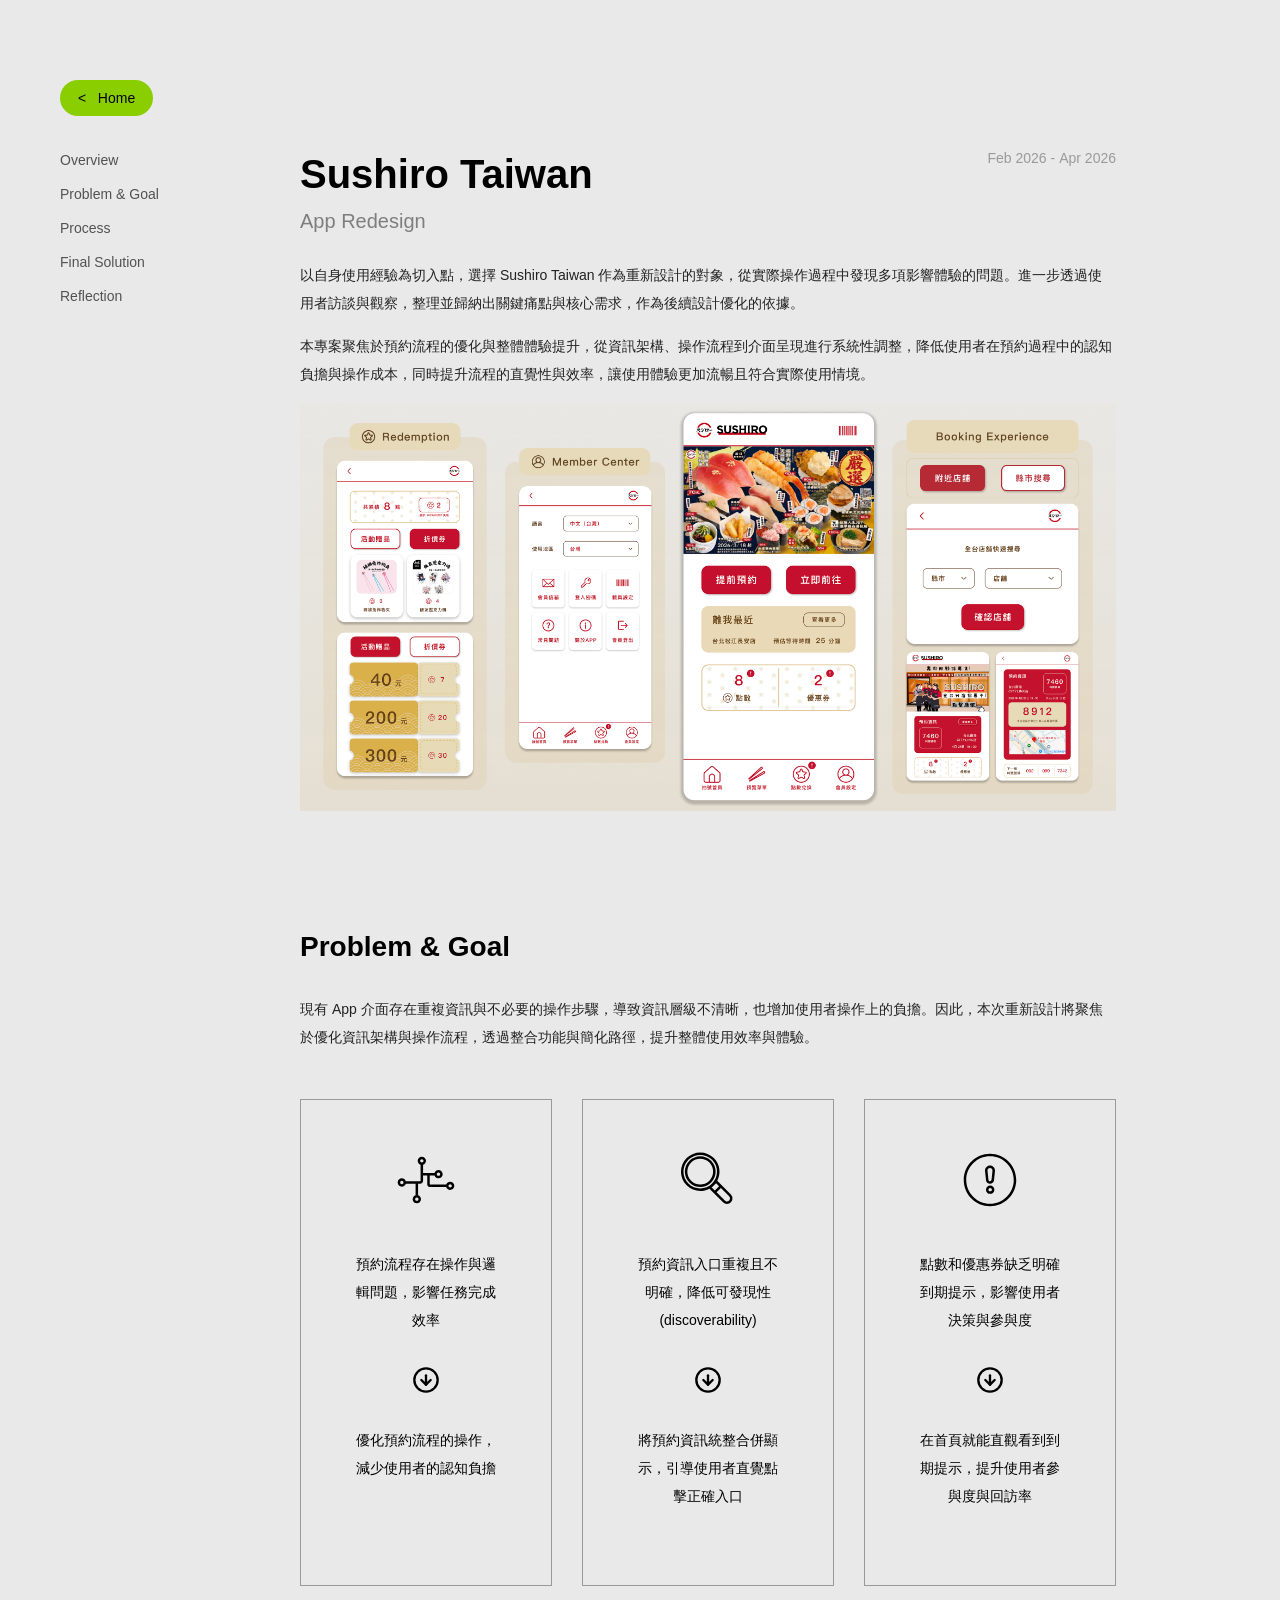
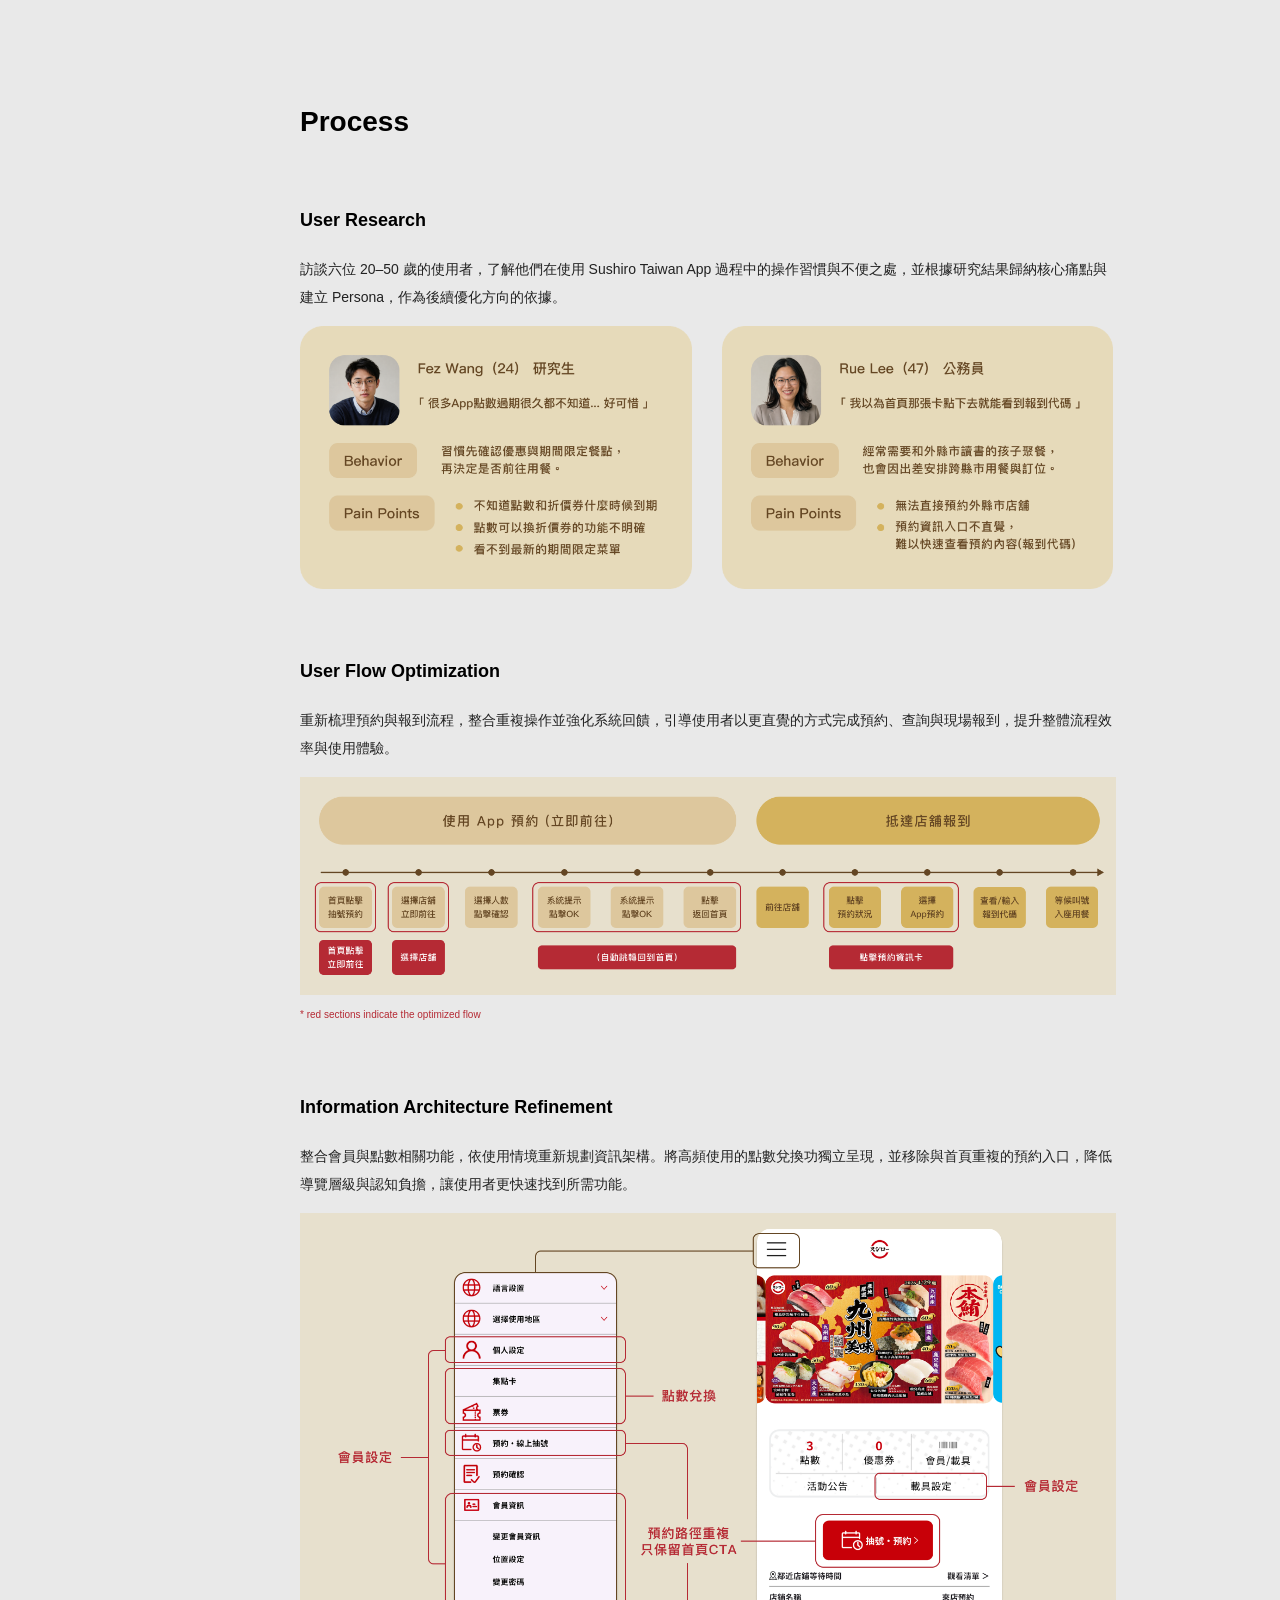
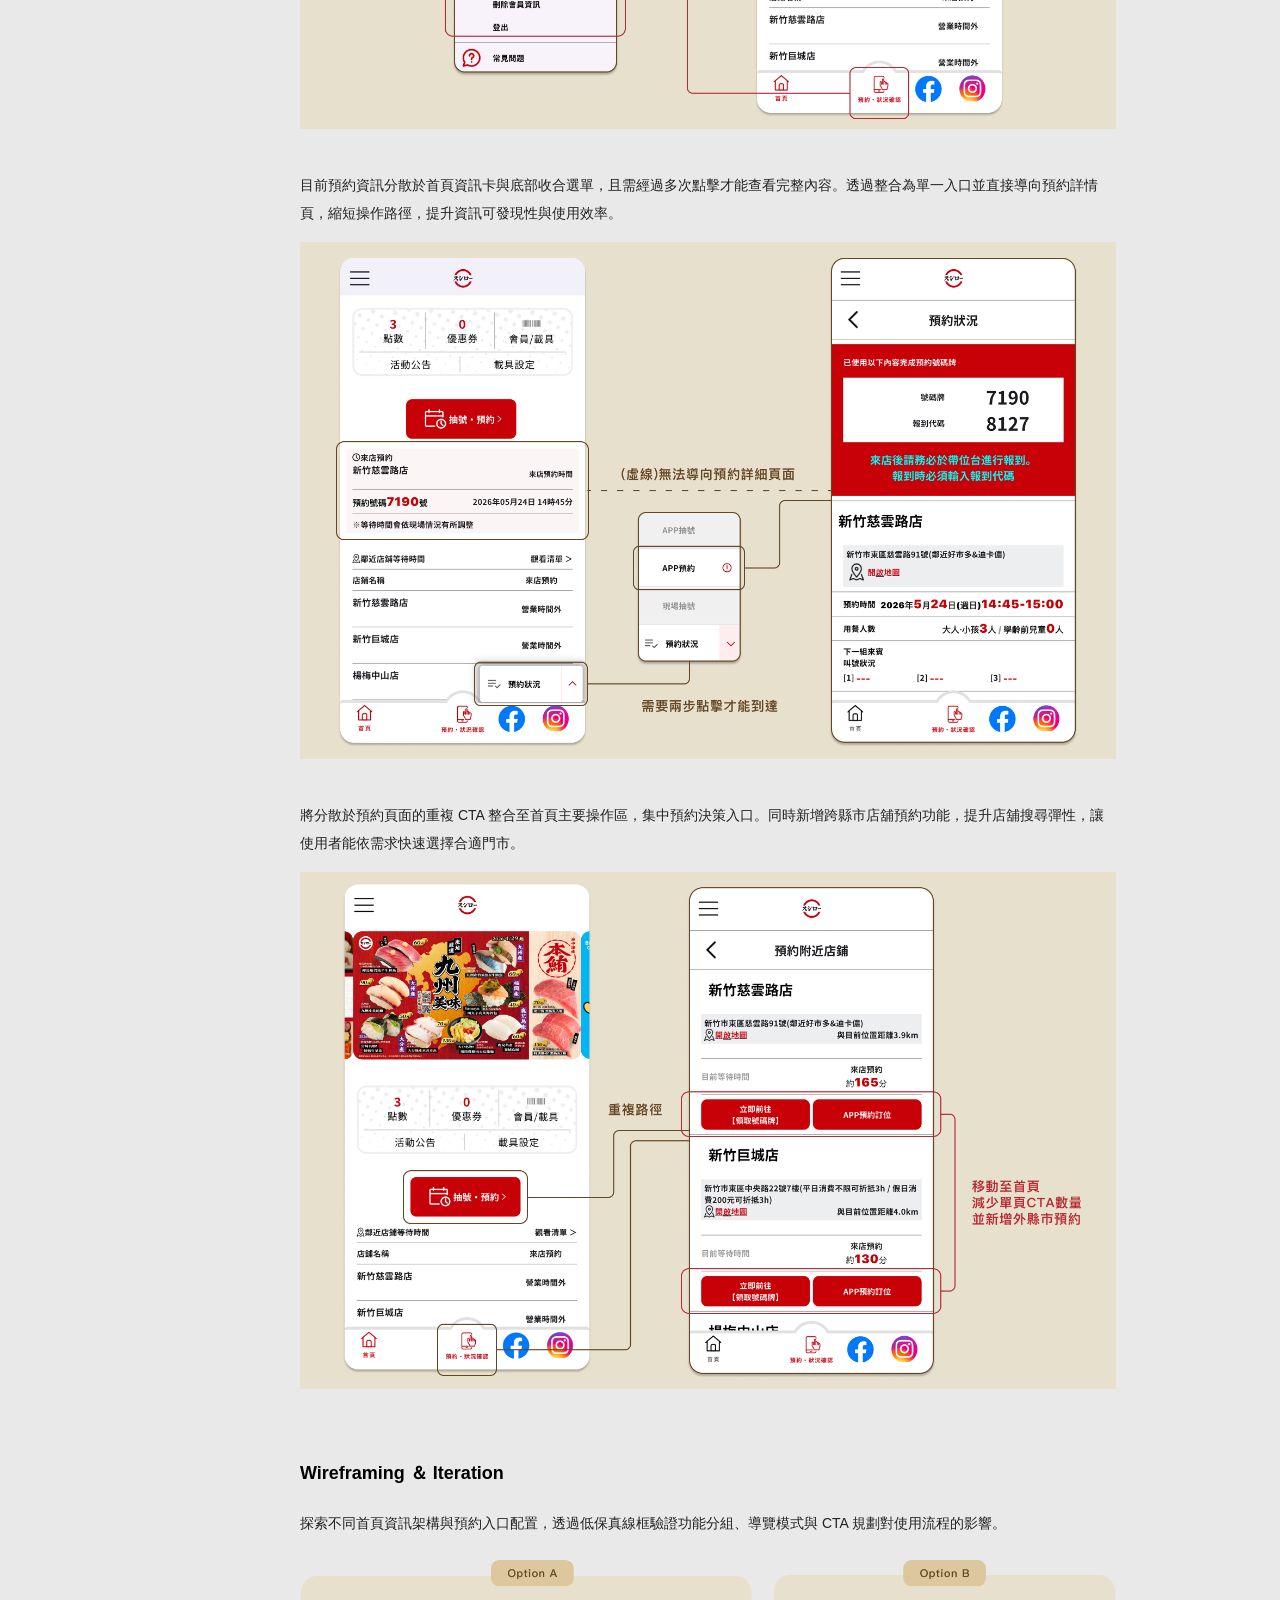
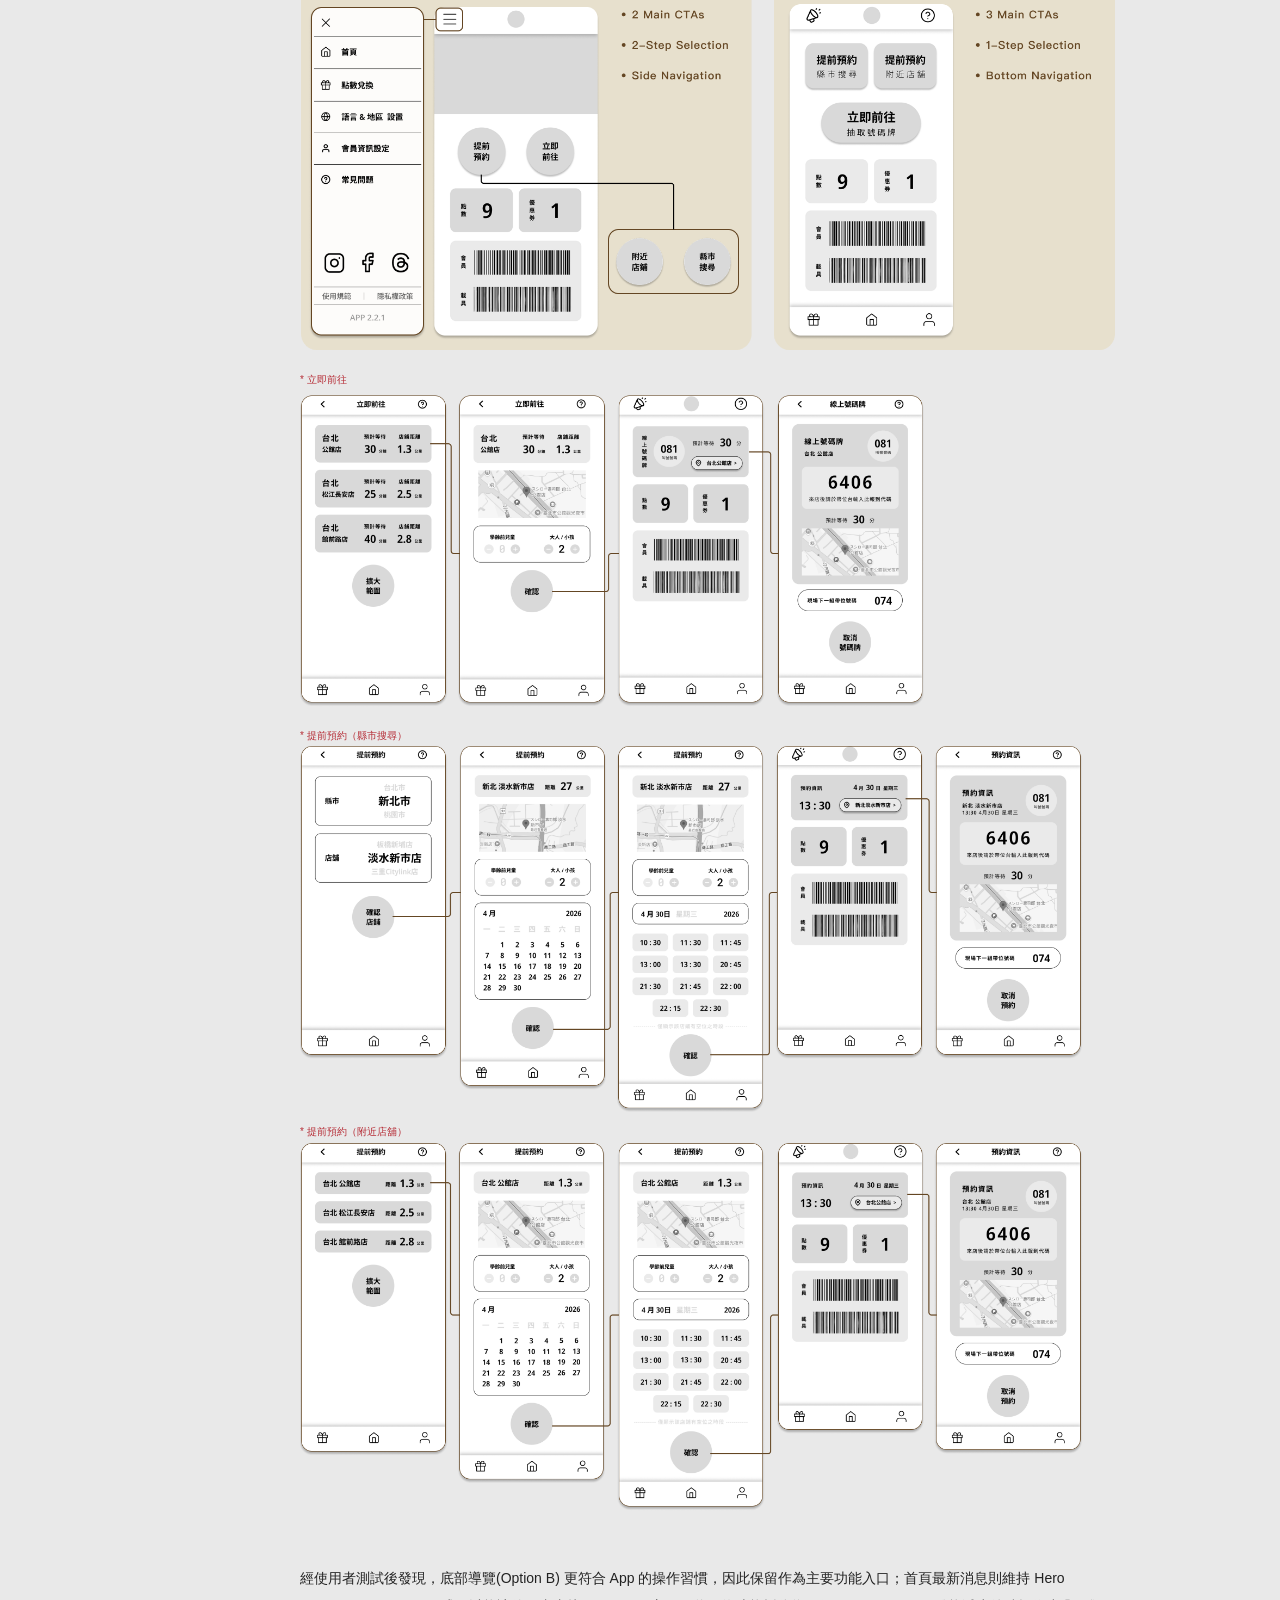
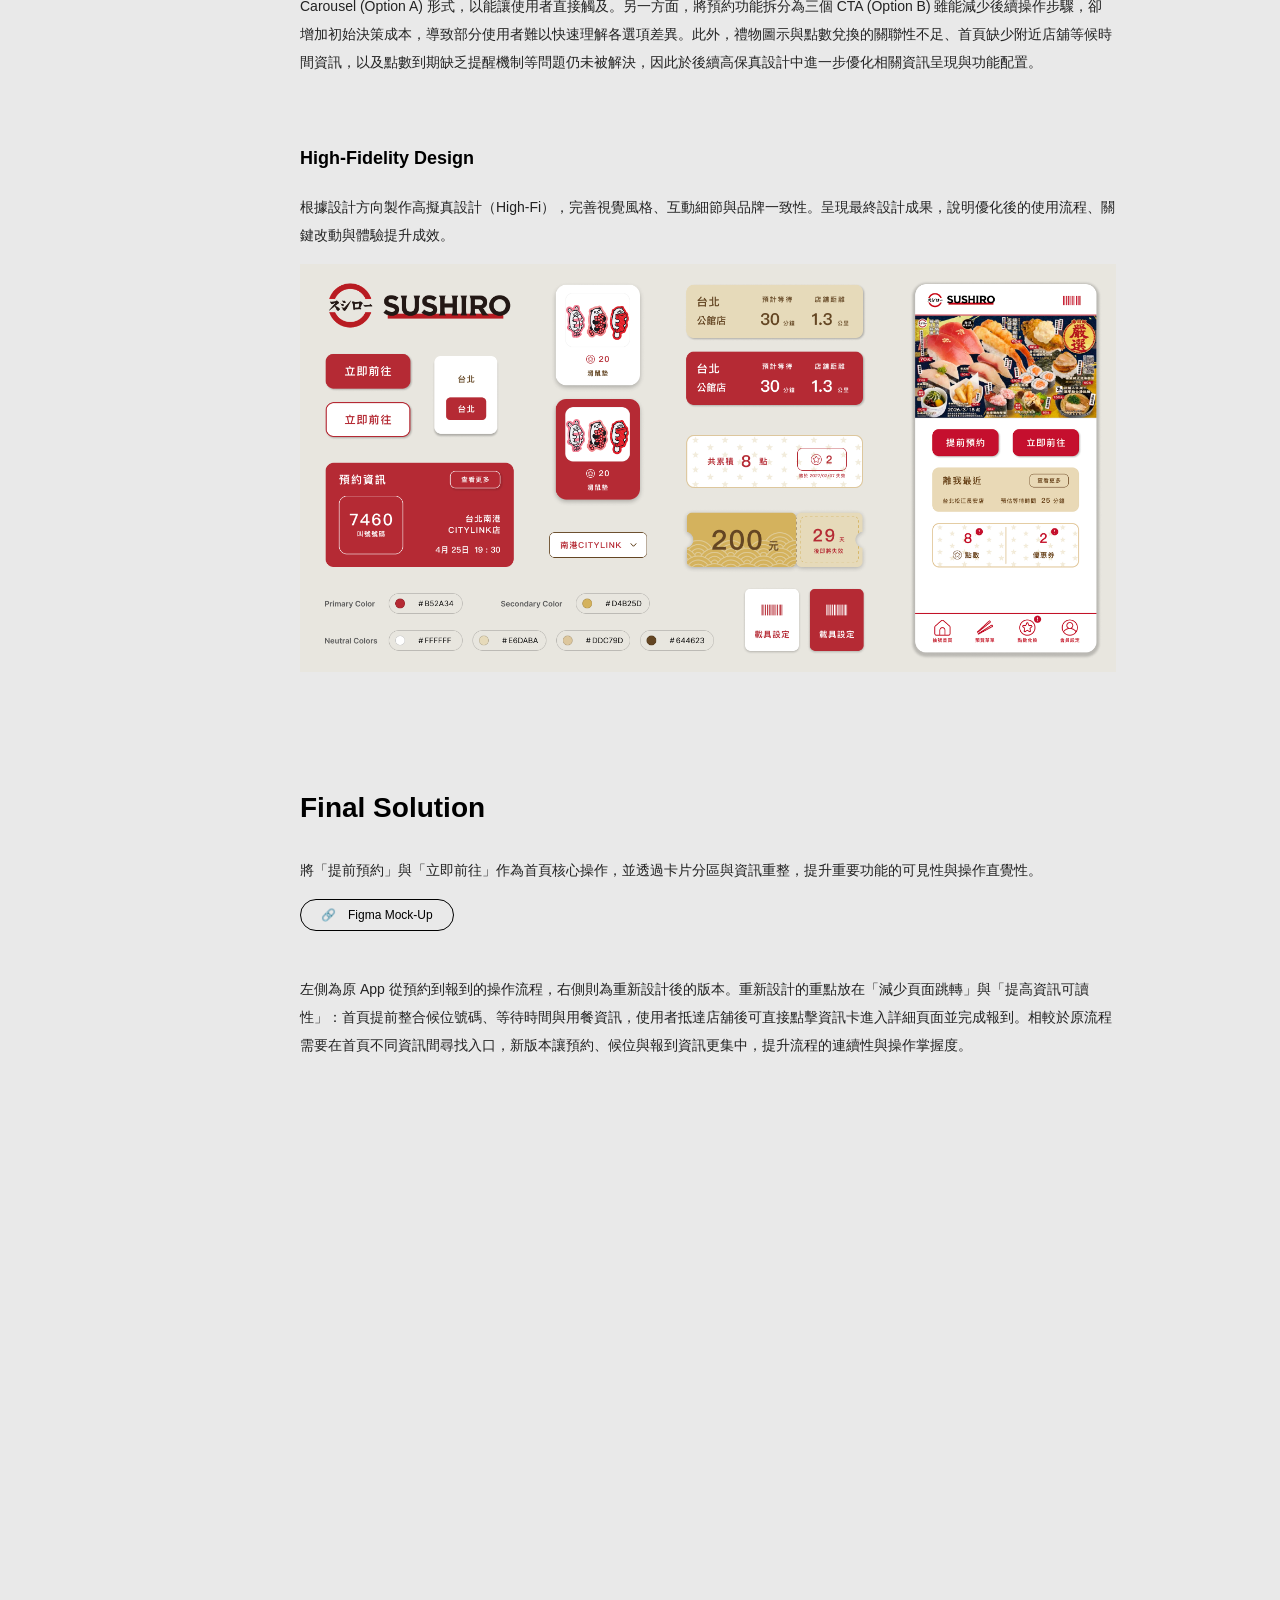
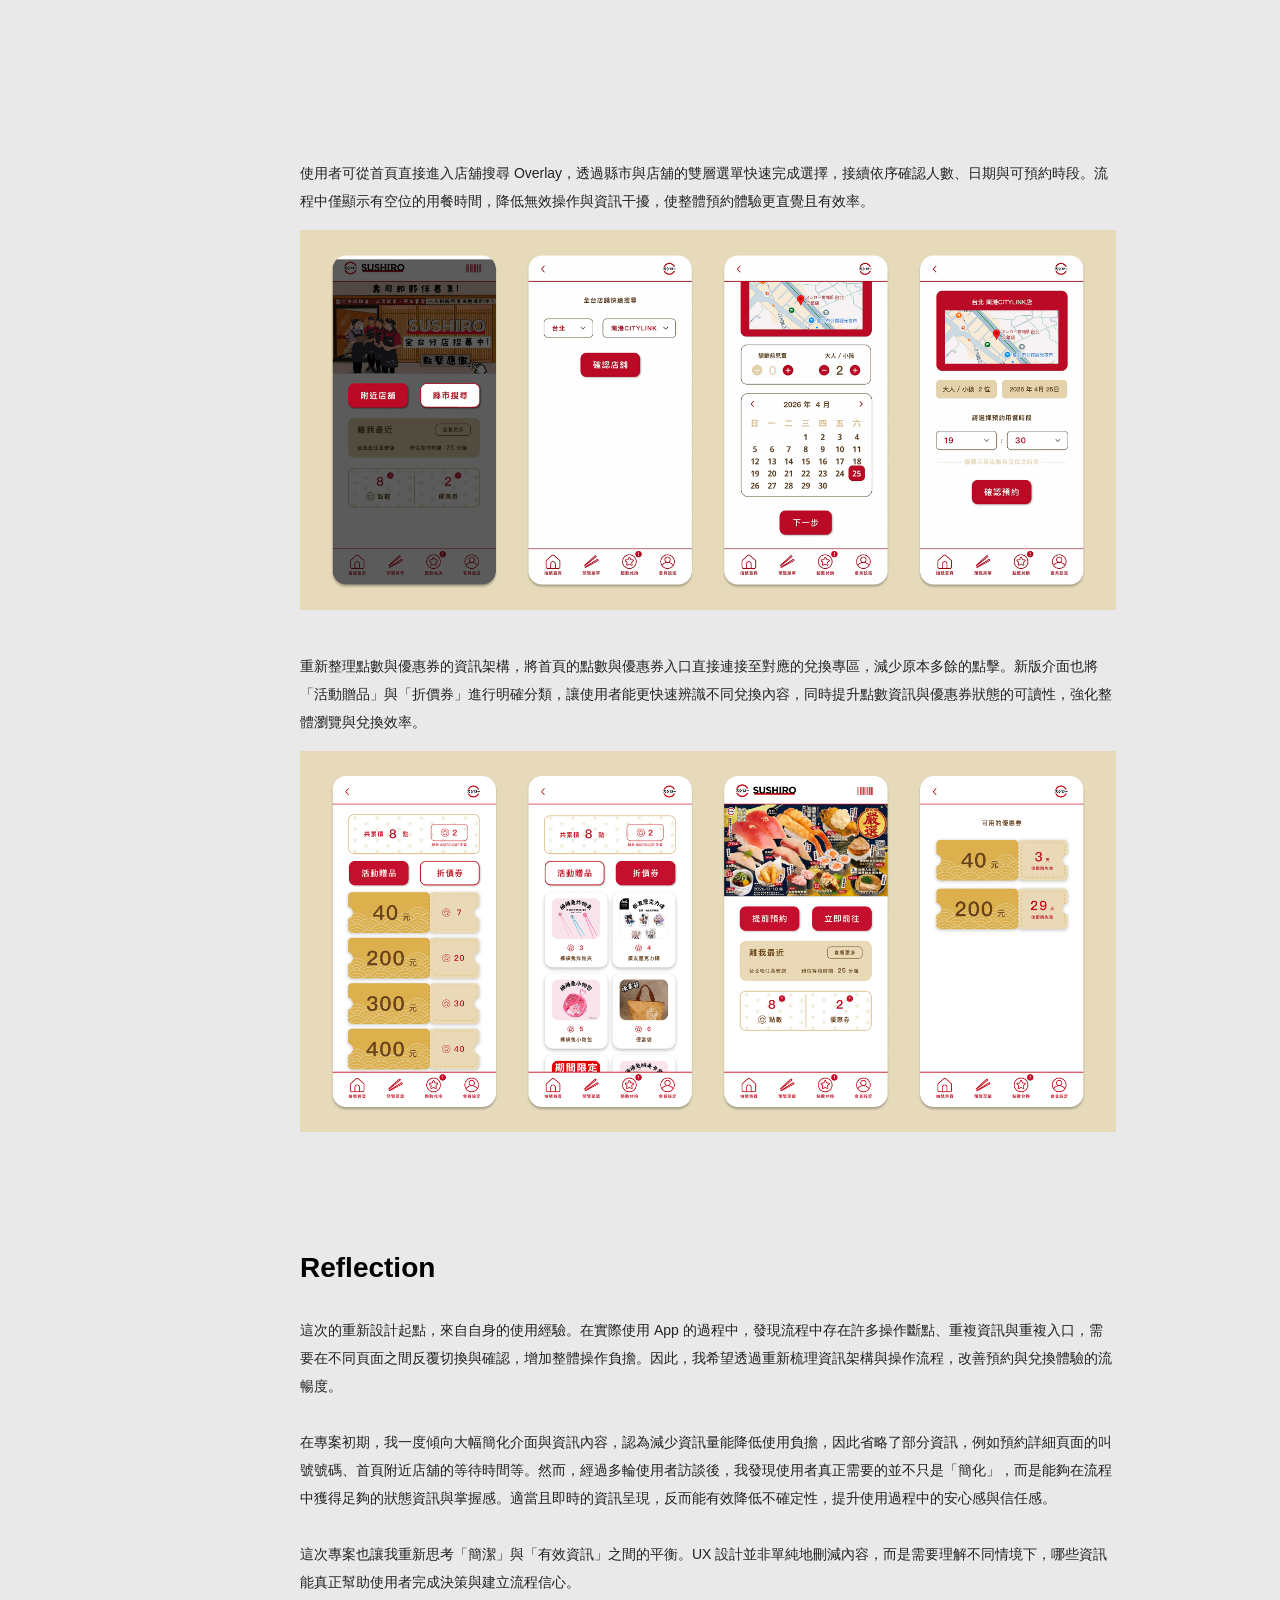
==== commit 1a363cc4: "“update”" ====
--- a/case-app.html
+++ b/case-app.html
@@ -137,15 +137,15 @@
       </p>
       <img src="images/Wireframing ＆ Iteration.png" alt="Wireframing ＆ Iteration" class="content-image">
       <p class="case-text-add">
-        *立即前往
+        * 立即前往
       </p>
       <img src="images/Wireframing ＆ Iteration -01.png" alt="Wireframing ＆ Iteration" class="content-image">
       <p class="case-text-add">
-        *提前預約（縣市搜尋）
+        * 提前預約（縣市搜尋）
       </p>
       <img src="images/Wireframing ＆ Iteration -02.png" alt="Wireframing ＆ Iteration" class="content-image">
       <p class="case-text-add">
-        *提前預約（附近店舖）
+        * 提前預約（附近店舖）
       </p>
       <img src="images/Wireframing ＆ Iteration -03.png" alt="Wireframing ＆ Iteration" class="content-image">
       <p class="case-text">
@@ -166,27 +166,37 @@
   <!-- /* 注意大小寫要跟 href 一樣 */ -->
     <h2>Final Solution</h2>
     <p class="case-text">
-      重新規劃預約流程與操作路徑，簡化決策與操作步驟，讓使用者能更快速且直覺地完成預約，提升整體操作流暢度與完成效率。
-    </p>
-    <a href="https://www.figma.com/proto/byf1yoPXPmbGc7g21Wf5yk/SUSHIRO?node-id=2-3&t=4JFa5jox0TXTmSfl-1" class="pill-btn" target="_blank">
+      將「提前預約」與「立即前往」作為首頁核心操作，並透過卡片分區與資訊重整，提升重要功能的可見性與操作直覺性。
+    </p>
+    <a href="https://www.figma.com/proto/ZRHfhXmqx0Gy2ruqWRZTUZ/SUSHIRO--Copy-?node-id=2008-4521&t=YurMn73h1VNOuFlE-1" class="pill-btn" target="_blank">
       <span class="icon">🔗</span>
-      <span class="text">Figma Mock-up</span>
+      <span class="text">Figma Mock-Up</span>
     </a>
-    <div class="video-placeholder">
+    <p class="case-text">
+      左側為原 App 從預約到報到的操作流程，右側則為重新設計後的版本。重新設計的重點放在「減少頁面跳轉」與「提高資訊可讀性」：首頁提前整合候位號碼、等待時間與用餐資訊，使用者抵達店舖後可直接點擊資訊卡進入詳細頁面並完成報到。相較於原流程需要在首頁不同資訊間尋找入口，新版本讓預約、候位與報到資訊更集中，提升流程的連續性與操作掌握度。
+    </p>
+    <div class="video-placeholder app-video">
       <video autoplay muted loop playsinline>
-        <source src="images/.mp4" type="video/mp4">
+        <source src="images/Final-solution-01.mp4" type="video/mp4">
       </video>
     </div>
+    <p class="case-text">
+      <br/>使用者可從首頁直接進入店舖搜尋 Overlay，透過縣市與店舖的雙層選單快速完成選擇，接續依序確認人數、日期與可預約時段。流程中僅顯示有空位的用餐時間，降低無效操作與資訊干擾，使整體預約體驗更直覺且有效率。
+    </p>
+    <img src="images/final02.png" class="content-image">
+    <p class="case-text">
+      <br/>重新整理點數與優惠券的資訊架構，將首頁的點數與優惠券入口直接連接至對應的兌換專區，減少原本多餘的點擊。新版介面也將「活動贈品」與「折價券」進行明確分類，讓使用者能更快速辨識不同兌換內容，同時提升點數資訊與優惠券狀態的可讀性，強化整體瀏覽與兌換效率。
+    </p>
+    <img src="images/final03.png" class="content-image">
   </section>
 
   <section id="reflection" class="case-section reflection-section"> 
   <!-- /* 對應 #reflection */ -->
     <h2>Reflection</h2>
     <p class="case-text">
-      在此網站重新設計專案中，我最大的收穫是理解到設計決策需要在理想與實務之間取得平衡。
-      <br/><br/>初期提出的視覺方向雖然能強化公司形象識別，但在實際開發評估中，部分設計因預算限制難以落地，並且公司網站的觸及者多為中年及以上的使用者，簡單明瞭的設計也更契合公司形象。這讓我更深刻的體會設計不僅是美感呈現，更需要實作可行性與同理使用者。
-      <br/><br/>此外，透過與工程團隊的多次溝通與調整，我更加體會到設計與工程之間的協作關係。在反覆討論與取捨的過程中，逐步找到兼顧視覺設計與開發效率的解法，這也讓最終成果更貼近實際需求。
-      <br/><br/>回顧此專案，若能再優化，我會在前期投入更多時間於使用者行為與內容架構的驗證，而非僅從既有內容進行重整，以進一步提升整體使用體驗與資訊傳達的清晰度。同時也讓我更意識到，清晰的資訊架構與操作路徑，對於降低使用者認知負荷與提升網站可用性具有關鍵影響。
+      這次的重新設計起點，來自自身的使用經驗。在實際使用 App 的過程中，發現流程中存在許多操作斷點、重複資訊與重複入口，需要在不同頁面之間反覆切換與確認，增加整體操作負擔。因此，我希望透過重新梳理資訊架構與操作流程，改善預約與兌換體驗的流暢度。
+      <br/><br/>在專案初期，我一度傾向大幅簡化介面與資訊內容，認為減少資訊量能降低使用負擔，因此省略了部分資訊，例如預約詳細頁面的叫號號碼、首頁附近店舖的等待時間等。然而，經過多輪使用者訪談後，我發現使用者真正需要的並不只是「簡化」，而是能夠在流程中獲得足夠的狀態資訊與掌握感。適當且即時的資訊呈現，反而能有效降低不確定性，提升使用過程中的安心感與信任感。
+      <br/><br/>這次專案也讓我重新思考「簡潔」與「有效資訊」之間的平衡。UX 設計並非單純地刪減內容，而是需要理解不同情境下，哪些資訊能真正幫助使用者完成決策與建立流程信心。
     </p>
   </section>
 </main>
--- a/case.css
+++ b/case.css
@@ -223,7 +223,7 @@
 }
 
 .case-text {
-  font-size: 13px;
+  font-size: 14px;
   line-height: 2;
   color: #222;
   margin-bottom: 15px;
@@ -312,19 +312,12 @@
   background: rgba(138, 206, 0, 0);
   color: #000;
   margin-right: 12px;
-  margin-bottom: 12px;
+  margin-bottom: 30px;
   text-decoration: none; /* 移除底線 */
   transition: transform 0.3s ease, background 0.3s ease;
 }
 .pill-btn:hover {
   transform: scale(1.1);
-}
-
-.video-placeholder {
-  width: 100%;
-  aspect-ratio: 16 / 9;
-  background: #d9d9d9;
-  margin-top: 40px;
 }
 
 .video-placeholder video {
@@ -332,6 +325,12 @@
   height: 105%;
   display: block;
   object-fit: cover;
+}
+.website-video {
+  aspect-ratio: 16 / 9;
+}
+.app-video {
+  aspect-ratio: 4 / 3;
 }
 
 .reflection-section {
